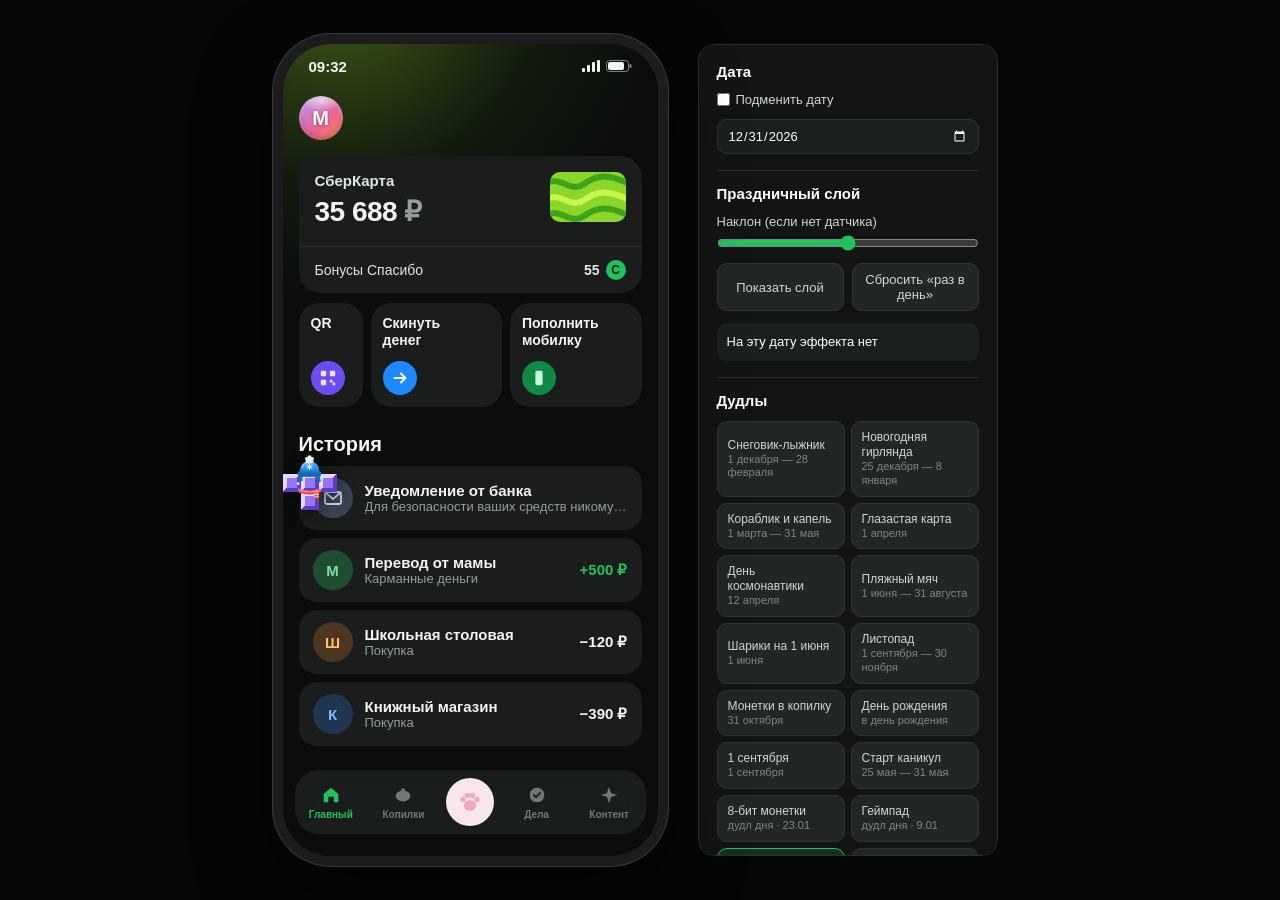
==== web/index.html @ 0d4d1937 "feat: дудлы дня — 14 «обыденных» в сезонной одежде и мем «67» В обычный день без праздника теперь то" ====
<!doctype html>
<html lang="ru">
<head>
  <meta charset="utf-8">
  <meta name="viewport" content="width=device-width, initial-scale=1, viewport-fit=cover">
  <title>СберKids — праздничный слой и дудлы</title>
  <link rel="stylesheet" href="css/app.css">
</head>
<body>
<div class="stage">
  <div class="phone" id="app">

    <!-- Главный экран: макет приложения, поверх которого идут эффекты -->
    <main class="screen screen-main" id="screen-main">
      <div class="statusbar">
        <span>09:32</span>
        <span class="sb-icons">
          <svg width="18" height="12" viewBox="0 0 18 12"><rect x="0" y="8" width="3" height="4" rx="1"/><rect x="5" y="5" width="3" height="7" rx="1"/><rect x="10" y="2" width="3" height="10" rx="1"/><rect x="15" y="0" width="3" height="12" rx="1"/></svg>
          <svg width="26" height="12" viewBox="0 0 26 12"><rect x=".5" y=".5" width="22" height="11" rx="3" fill="none" stroke="currentColor" opacity=".5"/><rect x="2" y="2" width="16" height="8" rx="2"/><rect x="23.5" y="4" width="2" height="4" rx="1" opacity=".5"/></svg>
        </span>
      </div>

      <header class="header">
        <button class="avatar" type="button" data-anchor="avatar" aria-label="Профиль">
          <span class="face" aria-hidden="true">М</span>
        </button>
      </header>

      <section class="card" data-snow>
        <div class="card-main">
          <div>
            <div class="card-title">СберКарта</div>
            <div class="balance" data-anchor="balance"><span id="balance-value">35 688</span> <span class="currency">₽</span></div>
          </div>
          <span class="card-thumb-wrap" data-anchor="card-thumb">
            <svg class="card-thumb" viewBox="0 0 76 50" aria-hidden="true">
              <rect width="76" height="50" fill="#8ad62a"/>
              <path d="M-4 12 C10 2 20 22 34 12 S58 2 80 12" stroke="#3fa31a" stroke-width="6" fill="none"/>
              <path d="M-4 28 C10 18 20 38 34 28 S58 18 80 28" stroke="#c9f54a" stroke-width="6" fill="none"/>
              <path d="M-4 44 C10 34 20 54 34 44 S58 34 80 44" stroke="#3fa31a" stroke-width="6" fill="none"/>
            </svg>
          </span>
        </div>
        <div class="card-bonus">
          <span>Бонусы Спасибо</span>
          <span class="bonus-val">55 <i>С</i></span>
        </div>
      </section>

      <section class="tiles">
        <button class="tile tile--narrow" type="button" data-snow data-toast="Открываем «QR»">
          <span>QR</span>
          <i class="ic ic--purple"><svg viewBox="0 0 20 20"><rect x="2" y="2" width="6" height="6" rx="1"/><rect x="12" y="2" width="6" height="6" rx="1"/><rect x="2" y="12" width="6" height="6" rx="1"/><rect x="12" y="12" width="3" height="3"/><rect x="15" y="15" width="3" height="3"/></svg></i>
        </button>
        <button class="tile" type="button" data-open="transfer" data-snow>
          <span>Скинуть<br>денег</span>
          <i class="ic ic--blue"><svg viewBox="0 0 20 20"><path d="M4 10h11M11 5l5 5-5 5" stroke="currentColor" stroke-width="2.2" fill="none" stroke-linecap="round" stroke-linejoin="round"/></svg></i>
        </button>
        <button class="tile" type="button" data-toast="Открываем «Пополнить мобилку»" data-snow>
          <span>Пополнить<br>мобилку</span>
          <i class="ic ic--green"><svg viewBox="0 0 20 20"><rect x="6" y="2" width="8" height="16" rx="2"/></svg></i>
        </button>
      </section>

      <h2 class="h2">История</h2>
      <ul class="ops">
        <li class="op" data-snow>
          <i class="op-ic"><svg viewBox="0 0 20 20"><rect x="2" y="4" width="16" height="12" rx="2" fill="none" stroke="currentColor" stroke-width="1.8"/><path d="M3 5l7 6 7-6" fill="none" stroke="currentColor" stroke-width="1.8"/></svg></i>
          <div class="op-body"><b>Уведомление от банка</b><small>Для безопасности ваших средств никому не сообщайте код</small></div>
        </li>
        <li class="op" data-anchor="income" data-snow>
          <i class="op-ic op-ic--green">М</i>
          <div class="op-body"><b>Перевод от мамы</b><small>Карманные деньги</small></div>
          <span class="op-sum op-sum--plus">+500 ₽</span>
        </li>
        <li class="op" data-snow>
          <i class="op-ic op-ic--orange">Ш</i>
          <div class="op-body"><b>Школьная столовая</b><small>Покупка</small></div>
          <span class="op-sum">−120 ₽</span>
        </li>
        <li class="op" data-snow>
          <i class="op-ic op-ic--blue">К</i>
          <div class="op-body"><b>Книжный магазин</b><small>Покупка</small></div>
          <span class="op-sum">−390 ₽</span>
        </li>
      </ul>
    </main>

    <!-- Экран перевода: критичный, праздничный слой и дудлы здесь запрещены -->
    <section class="screen" id="screen-transfer" hidden>
      <div class="statusbar">
        <span>09:32</span>
      </div>
      <header class="header header--back">
        <button class="back-button" type="button" aria-label="Назад" data-back>
          <svg viewBox="0 0 24 24" width="22" height="22" aria-hidden="true"><path d="M19 11H7.8l4.6-4.6L11 5l-7 7 7 7 1.4-1.4L7.8 13H19v-2Z" fill="currentColor"/></svg>
        </button>
        <h1 class="screen-title">Скинуть денег</h1>
      </header>

      <section class="card form">
        <label class="field">
          <span class="field-label">Кому</span>
          <input class="field-input" type="text" inputmode="tel" placeholder="Номер телефона">
        </label>
        <label class="field">
          <span class="field-label">Сумма</span>
          <input class="field-input" type="text" inputmode="numeric" placeholder="0 ₽">
        </label>
        <button class="primary-button" type="button" data-toast="Это макет, деньги не уходят">Перевести</button>
      </section>

      <p class="screen-hint">На экранах оплаты, перевода, реквизитов и лимитов праздничный слой и дудлы не показываются.</p>
    </section>

    <!-- Индикатор pull-to-refresh: жест приложения, дудл только подписывается на него -->
    <div class="ptr" id="ptr" aria-hidden="true"><span class="ptr-spinner"></span></div>

    <!-- Праздничный слой. Не перехватывает касания. -->
    <canvas class="seasonal-layer" id="seasonal-layer" aria-hidden="true"></canvas>
    <span class="safe-top-probe" id="safe-top-probe" aria-hidden="true"></span>

    <!-- Слой дудлов: стикеры, частицы и плашка факта. Тоже пропускает касания. -->
    <div class="doodle-layer" id="doodle-layer" aria-hidden="true"></div>
    <div class="sr-only" id="doodle-live" aria-live="polite"></div>

    <nav class="tabbar" id="tabbar" data-snow>
      <button class="tab tab--active" type="button"><svg viewBox="0 0 24 24"><path d="M4 11l8-7 8 7v8a1 1 0 0 1-1 1h-4v-6H9v6H5a1 1 0 0 1-1-1z"/></svg><span>Главный</span></button>
      <button class="tab" type="button" data-anchor="savings"><svg viewBox="0 0 24 24"><ellipse cx="12" cy="13" rx="8" ry="6"/><rect x="10" y="5" width="4" height="3" rx="1"/></svg><span>Копилки</span></button>
      <button class="tab tab--paw" type="button" data-anchor="paw" aria-label="Центральная кнопка">
        <svg viewBox="0 0 32 32"><ellipse cx="16" cy="20" rx="7" ry="6"/><circle cx="8" cy="13" r="3"/><circle cx="13" cy="8.5" r="3"/><circle cx="19" cy="8.5" r="3"/><circle cx="24" cy="13" r="3"/></svg>
      </button>
      <button class="tab" type="button"><svg viewBox="0 0 24 24"><circle cx="12" cy="12" r="8"/><path d="M8.5 12l2.5 2.5 4.5-5" stroke="#1c1f1e" stroke-width="2" fill="none" stroke-linecap="round" stroke-linejoin="round"/></svg><span>Дела</span></button>
      <button class="tab" type="button"><svg viewBox="0 0 24 24"><path d="M12 3l2.2 6.8L21 12l-6.8 2.2L12 21l-2.2-6.8L3 12l6.8-2.2z"/></svg><span>Контент</span></button>
    </nav>

    <div class="toast" id="toast" role="status"></div>

    <!-- На телефоне панель отладки открывается шестерёнкой, на ноутбуке она всегда рядом с телефоном -->
    <button class="debug-toggle" id="debug-toggle" type="button" aria-label="Отладка эффекта" aria-expanded="false">
      <svg viewBox="0 0 24 24" width="20" height="20" aria-hidden="true"><path d="M19.4 13a7.5 7.5 0 0 0 0-2l2-1.6-2-3.4-2.4 1a7.3 7.3 0 0 0-1.7-1L15 3.5h-4L10.7 6a7.3 7.3 0 0 0-1.7 1l-2.4-1-2 3.4 2 1.6a7.5 7.5 0 0 0 0 2l-2 1.6 2 3.4 2.4-1c.5.4 1.1.7 1.7 1l.3 2.5h4l.3-2.5c.6-.3 1.2-.6 1.7-1l2.4 1 2-3.4-2-1.6ZM13 15a3 3 0 1 1 0-6 3 3 0 0 1 0 6Z" fill="currentColor" transform="translate(-1 0)"/></svg>
    </button>
  </div>

  <aside class="debug" id="debug-panel" aria-label="Отладка">
    <h3>Дата</h3>
    <label class="dbg-check"><input type="checkbox" id="debug-override"> Подменить дату</label>
    <input type="date" id="debug-date" aria-label="Дата устройства">

    <h3 class="dbg-section">Праздничный слой</h3>
    <label>Наклон (если нет датчика)
      <input type="range" id="debug-tilt" min="-1" max="1" step="0.05" value="0">
    </label>
    <div class="dbg-row">
      <button type="button" id="debug-show">Показать слой</button>
      <button type="button" id="debug-reset">Сбросить «раз в день»</button>
    </div>
    <p id="debug-status" class="dbg-status">…</p>

    <h3 class="dbg-section">Дудлы</h3>
    <div class="dbg-list" id="debug-doodles"></div>
    <div class="dbg-row">
      <button type="button" id="debug-pull">Потянуть список</button>
      <button type="button" id="debug-shake">Тряхнуть</button>
    </div>
    <label class="dbg-check"><input type="checkbox" id="debug-gold"> Золотой финал всегда</label>
    <label class="dbg-check"><input type="checkbox" id="debug-reduced"> Reduced motion</label>
    <button type="button" id="debug-doodle-reset" class="dbg-wide">Сбросить дудлы</button>
    <p id="debug-doodle-status" class="dbg-status">…</p>

    <h3 class="dbg-section">События</h3>
    <div class="dbg-row">
      <button type="button" id="debug-topup">Пополнение +500 ₽</button>
      <button type="button" id="debug-flip">Экраном вниз</button>
    </div>
    <div class="dbg-row">
      <button type="button" data-balance="7777">Баланс 7 777</button>
      <button type="button" data-balance="40000">Баланс 40 000</button>
      <button type="button" data-balance="12345">12 345</button>
    </div>
    <div class="dbg-row">
      <button type="button" data-balance="1067">Баланс 1 067</button>
      <button type="button" id="debug-clock">6-е, 19:00</button>
    </div>
    <p class="dbg-hint">Комбо: тап по подсказке → 3 быстрых тапа → финальный жест (его показывает пиктограмма у якоря). Список можно тянуть мышкой вниз. Плитки во время эффекта нажимаются. «Тряхнуть» сначала получает дудл, если он ловит тряску, иначе праздничный слой.</p>
    <a class="dbg-link" href="gallery.html">Галерея всех дудлов →</a>
  </aside>
</div>

<script src="js/seasonal.js"></script>
<script src="js/doodles.js"></script>
<script src="js/labels.js"></script>
<script src="js/app.js"></script>
</body>
</html>
---- web/css/app.css ----
:root {
  --bg: #0b0d0c;
  --surface: #1a1d1c;
  --surface-2: #242826;
  --text: #f2f5f3;
  --text-2: #959e99;
  --green: #21c25e;
  --font: -apple-system, BlinkMacSystemFont, "SF Pro Text", Roboto, "Segoe UI", "Helvetica Neue", Arial, sans-serif;
}

* { box-sizing: border-box; margin: 0; padding: 0; }
html, body { height: 100%; }
body {
  background: #050606;
  color: var(--text);
  font-family: var(--font);
  -webkit-font-smoothing: antialiased;
  -webkit-tap-highlight-color: transparent;
}
button { font: inherit; color: inherit; background: none; border: 0; cursor: pointer; }
input { font: inherit; color: inherit; }
[hidden] { display: none !important; }

/* ---------- Рамка телефона (только на десктопе) ---------- */
.stage {
  min-height: 100%;
  display: flex;
  align-items: center;
  justify-content: center;
  gap: 40px;
  padding: 24px;
}
.phone {
  position: relative;
  width: 375px;
  height: 812px;
  flex: none;
  border-radius: 48px;
  overflow: hidden;
  background: var(--bg);
  box-shadow: 0 0 0 10px #1c1c1e, 0 0 0 11px #3a3a3c, 0 30px 80px rgba(0, 0, 0, .6);
}
@media (max-width: 720px) {
  .stage { display: block; padding: 0; }
  .phone { width: 100vw; height: 100vh; height: 100dvh; border-radius: 0; box-shadow: none; }
}

/* ---------- Экраны ---------- */
.screen {
  position: absolute;
  inset: 0;
  overflow-y: auto;
  overflow-x: hidden;
  /* Свой pull-to-refresh: браузер не должен перезагружать страницу тем же жестом */
  overscroll-behavior: contain;
  padding: 0 16px 120px;
  background:
    radial-gradient(120% 55% at 15% -8%, rgba(150, 210, 40, .40), rgba(70, 130, 30, .12) 45%, transparent 72%),
    var(--bg);
  scrollbar-width: none;
}
.screen::-webkit-scrollbar { display: none; }
/* Список тянут мышкой на демо: без выделения текста */
.screen-main { -webkit-user-select: none; user-select: none; }

.statusbar {
  height: 44px;
  display: flex;
  align-items: center;
  justify-content: space-between;
  padding: 0 10px;
  font-size: 15px;
  font-weight: 600;
}
.sb-icons { display: flex; gap: 6px; align-items: center; }
.sb-icons svg { fill: currentColor; }

/* ---------- Главный экран ---------- */
.header { height: 60px; display: flex; align-items: center; }
.avatar {
  position: relative;
  width: 44px;
  height: 44px;
  border-radius: 50%;
}
.avatar .face {
  display: grid; place-items: center;
  width: 100%; height: 100%; border-radius: 50%;
  /* Глянцевый инициал ребёнка: персонажей и Сберкота по ТЗ использовать нельзя */
  background: radial-gradient(60% 34% at 50% 10%, rgba(255, 255, 255, .6), transparent 75%), linear-gradient(140deg, #b197fc, #f06595 60%, #ff922b);
  color: #fff; font-size: 20px; font-weight: 800;
  text-shadow: 0 1px 3px rgba(90, 20, 80, .45);
  box-shadow: inset 0 -3px 6px rgba(90, 20, 80, .35), inset 0 2px 4px rgba(255, 255, 255, .45);
}

.card { margin-top: 8px; background: var(--surface); border-radius: 22px; overflow: hidden; }
.card-main { display: flex; justify-content: space-between; align-items: flex-start; padding: 16px 16px 18px; }
.card-title { font-size: 15px; font-weight: 600; color: #dfe6e1; }
.balance { font-size: 28px; font-weight: 700; margin-top: 6px; letter-spacing: -.5px; }
.balance .currency { color: var(--text-2); }
.card-thumb-wrap { position: relative; display: block; width: 76px; height: 50px; cursor: pointer; }
.card-thumb { display: block; width: 76px; height: 50px; border-radius: 10px; }
.card-bonus {
  display: flex;
  justify-content: space-between;
  align-items: center;
  padding: 13px 16px;
  border-top: 1px solid rgba(255, 255, 255, .06);
  font-size: 14px;
  color: #dfe6e1;
}
.bonus-val { display: flex; align-items: center; gap: 6px; font-weight: 700; }
.bonus-val i {
  width: 20px; height: 20px; border-radius: 50%;
  background: var(--green); color: #06210f;
  font: 700 12px/20px var(--font); font-style: normal; text-align: center;
}

.tiles { display: flex; gap: 8px; margin-top: 10px; }
.tile {
  flex: 1 1 0;
  height: 104px;
  padding: 12px;
  border-radius: 20px;
  background: var(--surface);
  display: flex;
  flex-direction: column;
  justify-content: space-between;
  align-items: flex-start;
  text-align: left;
  font-size: 14px;
  font-weight: 600;
  line-height: 1.2;
  transition: transform .12s;
}
.tile:active { transform: scale(.96); }
.tile--narrow { flex: 0 0 64px; }
.ic { width: 34px; height: 34px; border-radius: 50%; display: grid; place-items: center; }
.ic svg { width: 18px; height: 18px; fill: currentColor; }
.ic--purple { background: #6c4cf0; color: #e9e3ff; }
.ic--blue { background: #1e88ff; color: #fff; }
.ic--green { background: #0f8a45; color: #c9f7da; }

.h2 { margin: 26px 0 10px; font-size: 20px; font-weight: 700; }
.ops { list-style: none; }
.op {
  display: flex;
  align-items: center;
  gap: 12px;
  padding: 12px 14px;
  margin-bottom: 8px;
  border-radius: 18px;
  background: var(--surface);
}
.op-ic {
  flex: none;
  width: 40px; height: 40px; border-radius: 50%;
  display: grid; place-items: center;
  background: #3b4250; color: #c9d3e6;
  font: 700 15px var(--font); font-style: normal;
}
.op-ic svg { width: 20px; height: 20px; }
.op-ic--green { background: #1f4d2f; color: #7be29b; }
.op-ic--orange { background: #4d361f; color: #ffbe73; }
.op-ic--blue { background: #1f3550; color: #7cb8ff; }
.op-body { flex: 1; min-width: 0; }
.op-body b { display: block; font-size: 15px; font-weight: 600; }
.op-body small { display: block; font-size: 13px; color: var(--text-2); white-space: nowrap; overflow: hidden; text-overflow: ellipsis; }
.op-sum { font-size: 15px; font-weight: 600; white-space: nowrap; }
.op-sum--plus { color: var(--green); }

.tabbar {
  position: absolute;
  left: 12px; right: 12px; bottom: 22px;
  height: 64px;
  z-index: 5;
  display: flex;
  align-items: center;
  justify-content: space-around;
  border-radius: 24px;
  background: rgba(28, 31, 30, .92);
  -webkit-backdrop-filter: blur(12px);
  backdrop-filter: blur(12px);
}
.tab { position: relative; display: flex; flex-direction: column; align-items: center; gap: 3px; width: 60px; font-size: 10px; font-weight: 600; color: #6f7a74; }
.tab svg { width: 22px; height: 22px; fill: currentColor; }
.tab--active { color: var(--green); }
.tab--paw {
  position: relative;
  width: 48px; height: 48px; border-radius: 50%;
  background: #f7e6ec;
  justify-content: center;
}
.tab--paw svg { width: 28px; height: 28px; fill: #f2a7bd; }

/* ---------- Экран перевода ---------- */
.header--back { gap: 12px; }
.back-button {
  display: grid; place-items: center;
  width: 44px; height: 44px; border-radius: 50%;
  background: var(--surface);
}
.screen-title { font-size: 22px; font-weight: 700; }
.form { display: flex; flex-direction: column; gap: 12px; padding: 16px; }
.field { display: flex; flex-direction: column; gap: 6px; }
.field-label { color: var(--text-2); font-size: 13px; }
.field-input {
  padding: 14px;
  border: 1px solid #2f3532;
  border-radius: 14px;
  background: #111413;
  font-size: 17px;
}
.field-input::placeholder { color: #6f7a74; }
.primary-button {
  margin-top: 4px;
  padding: 16px;
  border-radius: 16px;
  background: var(--green);
  color: #04170b;
  font-weight: 700;
  font-size: 17px;
  transition: transform .12s;
}
.primary-button:active, .back-button:active { transform: scale(.96); }
.screen-hint { margin-top: 14px; color: var(--text-2); font-size: 13px; line-height: 1.4; }

.toast {
  position: absolute;
  left: 50%; bottom: 100px;
  z-index: 30;
  transform: translate(-50%, 12px);
  max-width: calc(100% - 32px);
  padding: 10px 16px;
  border-radius: 14px;
  background: rgba(240, 244, 242, .96);
  color: #111;
  font-size: 14px; font-weight: 600;
  white-space: nowrap;
  opacity: 0;
  pointer-events: none;
  transition: opacity .2s, transform .2s;
}
.toast.is-on { opacity: 1; transform: translate(-50%, 0); }

/* ---------- Pull-to-refresh ---------- */
.ptr {
  position: absolute;
  top: 6px; left: 50%;
  z-index: 6;
  width: 32px; height: 32px;
  margin-left: -16px;
  border-radius: 50%;
  background: var(--surface-2);
  display: grid; place-items: center;
  opacity: 0;
  pointer-events: none;
}
.ptr-spinner {
  width: 16px; height: 16px;
  border-radius: 50%;
  border: 2px solid var(--green);
  border-right-color: transparent;
}
.ptr.is-loading .ptr-spinner { animation: ptr-spin .7s linear infinite; }
@keyframes ptr-spin { to { transform: rotate(360deg); } }

.sr-only {
  position: absolute;
  width: 1px; height: 1px;
  overflow: hidden;
  clip: rect(0 0 0 0);
  white-space: nowrap;
}

/* ---------- Праздничный слой ---------- */
.seasonal-layer { position: absolute; inset: 0; width: 100%; height: 100%; z-index: 10; pointer-events: none; }
.safe-top-probe { position: absolute; top: 0; left: 0; width: 0; height: env(safe-area-inset-top); visibility: hidden; }

/* ---------- Слой дудлов: над праздничным слоем, касания проходят насквозь ---------- */
.doodle-layer { position: absolute; inset: 0; z-index: 11; overflow: hidden; pointer-events: none; }
.doodle-layer canvas { position: absolute; inset: 0; width: 100%; height: 100%; z-index: 1; }
.doodle-sticker {
  position: absolute;
  left: 0; top: 0;
  pointer-events: none;
  will-change: transform, opacity;
  backface-visibility: hidden;
  filter: drop-shadow(0 6px 10px rgba(0, 0, 0, .35));
}

/* Аксессуар и подсказка живут внутри якоря, чтобы скроллиться вместе с ним */
.doodle-skin {
  position: absolute;
  left: 50%; top: 50%;
  transform: translate(-50%, -50%);
  pointer-events: none;
}

.doodle-hint {
  position: absolute;
  right: -7px; top: -7px;
  width: 18px; height: 18px;
  z-index: 2;
  pointer-events: none;
  filter: drop-shadow(0 0 4px rgba(195, 247, 58, .55));
  animation: doodle-twinkle 1.6s cubic-bezier(.45, 0, .55, 1) 4;
}
.doodle-hint > * { display: block; width: 100%; height: 100%; }
@keyframes doodle-twinkle {
  0%, 100% { transform: scale(.78) rotate(-8deg); opacity: .8; }
  50% { transform: scale(1.12) rotate(14deg); opacity: 1; }
}

.doodle-fact {
  position: absolute;
  padding: 8px 12px;
  border-radius: 4px 16px 16px 16px;
  background: #f4f7f5;
  color: #121513;
  font-size: 13px;
  line-height: 1.3;
  font-weight: 500;
  box-shadow: 0 8px 24px rgba(0, 0, 0, .35);
  transform-origin: 0 14px;
  pointer-events: none;
}

/* Стиль стикера растёт с уровнем комбо: каракуля → наклейка → неон */
.doodle-sticker--sketch {
  filter: drop-shadow(1.5px 0 0 #f4f1e6) drop-shadow(-1.5px 0 0 #f4f1e6) drop-shadow(0 1.5px 0 #f4f1e6) drop-shadow(0 -1.5px 0 #f4f1e6) url(#doodle-boil);
}
.doodle-sticker--sticker {
  filter: drop-shadow(3px 0 0 #fff) drop-shadow(-3px 0 0 #fff) drop-shadow(0 3px 0 #fff) drop-shadow(0 -3px 0 #fff) drop-shadow(0 8px 10px rgba(0, 0, 0, .45));
}
.doodle-sticker--neon {
  filter: drop-shadow(0 0 4px var(--neon)) drop-shadow(0 0 14px var(--neon)) saturate(1.3) brightness(1.08);
}
/* Редкий золотой финал */
.doodle-sticker--gold {
  filter: drop-shadow(0 0 3px #fff3bf) drop-shadow(0 0 10px #ffd43b) drop-shadow(0 0 22px #fab005) sepia(.35) saturate(1.6) brightness(1.12);
}

/* События: лучи, звезда с числом, ночь */
.doodle-rays {
  position: absolute;
  width: 380px; height: 380px;
  border-radius: 50%;
  -webkit-mask-image: radial-gradient(circle, #000 16%, transparent 68%);
  mask-image: radial-gradient(circle, #000 16%, transparent 68%);
  mix-blend-mode: screen;
  pointer-events: none;
}
.doodle-badge {
  position: absolute;
  z-index: 2;
  display: grid;
  place-items: center;
  pointer-events: none;
  filter: drop-shadow(0 10px 18px rgba(134, 46, 156, .5));
}
.doodle-badge img { position: absolute; inset: 0; width: 100%; height: 100%; }
.doodle-badge-num {
  position: relative;
  margin-top: 6%;
  color: #fff;
  font-weight: 900;
  letter-spacing: -.02em;
  white-space: nowrap;
  text-shadow: 0 2px 0 #c2255c, 0 4px 10px rgba(90, 20, 80, .55);
}
.doodle-night {
  position: absolute;
  inset: 0;
  pointer-events: none;
  background:
    radial-gradient(60% 40% at 72% 12%, rgba(255, 224, 102, .18), transparent 70%),
    radial-gradient(120% 90% at 50% 100%, rgba(10, 12, 48, .55), rgba(4, 6, 24, .78));
}
.doodle-sticker, .doodle-flash { z-index: 2; }

/* Вспышка-кольцо финала */
.doodle-flash {
  position: absolute;
  width: 120px; height: 120px;
  margin: -60px 0 0 -60px;
  border-radius: 50%;
  background: radial-gradient(circle, transparent 36%, var(--neon) 46%, transparent 62%);
  mix-blend-mode: screen;
  pointer-events: none;
}

/* Шкала комбо ●○○ и пиктограмма следующего жеста. Живёт в якоре, касания не ловит. */
.doodle-combo {
  position: absolute;
  top: 50%; left: calc(100% + 10px);
  z-index: 3;
  display: flex;
  align-items: center;
  gap: 8px;
  padding: 5px 9px 5px 10px;
  border-radius: 999px;
  background: rgba(12, 14, 13, .86);
  box-shadow: 0 0 0 1px rgba(195, 247, 58, .35), 0 6px 16px rgba(0, 0, 0, .45);
  transform: translateY(-50%);
  pointer-events: none;
  animation: doodle-combo-in .35s cubic-bezier(.3, 1.6, .5, 1) both;
}
.doodle-combo--left { left: auto; right: calc(100% + 10px); }
.doodle-combo-dots { display: flex; gap: 5px; }
.doodle-combo-dots i {
  width: 9px; height: 9px;
  border-radius: 50%;
  background: conic-gradient(#c3f73a calc(var(--p, 0) * 360deg), rgba(255, 255, 255, .22) 0);
  transition: transform .2s;
}
.doodle-combo-dots i.is-on { background: #c3f73a; box-shadow: 0 0 6px rgba(195, 247, 58, .8); }
.doodle-combo-gesture { display: block; width: 24px; height: 24px; color: #c3f73a; }
.doodle-combo-gesture:empty { display: none; }
.doodle-combo-gesture svg { display: block; width: 100%; height: 100%; overflow: visible; }
.doodle-combo-gesture [class^="g-"] { transform-box: fill-box; transform-origin: center; }
.g-hand { animation: doodle-tap3-hand 1.8s ease-in-out infinite; }
.g-ripple { opacity: 0; animation: doodle-tap3-ripple 1.8s ease-out infinite; }
.g-pull { animation: doodle-pull .9s ease-in-out infinite; }
.g-shake { animation: doodle-shake 1.2s ease-in-out infinite; }
.doodle-combo.is-done { box-shadow: 0 0 0 1px #c3f73a, 0 0 18px rgba(195, 247, 58, .55); }
.doodle-combo.is-gold { box-shadow: 0 0 0 1px #ffd43b, 0 0 22px rgba(255, 212, 59, .8); }
.doodle-combo.is-gold .doodle-combo-dots i { background: #ffd43b; box-shadow: 0 0 8px rgba(255, 212, 59, .9); }
.doodle-combo.is-done .doodle-combo-dots i { animation: doodle-dot-pop .5s cubic-bezier(.3, 1.6, .5, 1) both; }
.doodle-combo.is-done .doodle-combo-dots i:nth-child(2) { animation-delay: .08s; }
.doodle-combo.is-done .doodle-combo-dots i:nth-child(3) { animation-delay: .16s; }

@keyframes doodle-combo-in {
  from { opacity: 0; transform: translateY(-50%) scale(.6); }
  to { opacity: 1; transform: translateY(-50%) scale(1); }
}
/* Три удара пальцем подряд, потом пауза: «тапни три раза» без слов */
@keyframes doodle-tap3-hand {
  0%, 30%, 100% { transform: translateY(0); }
  5%, 15%, 25% { transform: translateY(2.5px) scale(.94); }
  10%, 20% { transform: translateY(0); }
}
@keyframes doodle-tap3-ripple {
  0% { opacity: 0; transform: scale(.4); }
  5% { opacity: 1; transform: scale(.5); }
  12% { opacity: 0; transform: scale(1.6); }
  15% { opacity: 1; transform: scale(.5); }
  22% { opacity: 0; transform: scale(1.6); }
  25% { opacity: 1; transform: scale(.5); }
  32%, 100% { opacity: 0; transform: scale(1.6); }
}
@keyframes doodle-pull {
  0%, 100% { transform: translateY(-2px); }
  50% { transform: translateY(4px); }
}
@keyframes doodle-shake {
  0%, 40%, 100% { transform: rotate(0); }
  5%, 15%, 25% { transform: rotate(-16deg); }
  10%, 20%, 30% { transform: rotate(16deg); }
}
@keyframes doodle-dot-pop {
  0% { transform: scale(1); }
  50% { transform: scale(1.7); }
  100% { transform: scale(1); }
}

@media (prefers-reduced-motion: reduce) {
  .doodle-hint { animation: none; }
  .doodle-combo, .g-hand, .g-ripple, .g-pull, .g-shake, .doodle-combo.is-done .doodle-combo-dots i { animation: none; }
  .g-ripple { opacity: 1; }
  .doodle-sticker--sketch { filter: drop-shadow(1.5px 0 0 #f4f1e6) drop-shadow(-1.5px 0 0 #f4f1e6); }
}

/* ---------- Панель отладки ---------- */
.debug {
  width: 300px;
  padding: 18px;
  border: 1px solid #2a2f2c;
  border-radius: 16px;
  background: #121514;
  color: #cfd6d2;
  font-size: 13px;
  display: flex;
  flex-direction: column;
  gap: 12px;
  max-height: 812px;
  overflow-y: auto;
}
.debug > * { flex: none; }
.debug h3 { font-size: 15px; color: #fff; }
.debug .dbg-section { margin-top: 4px; padding-top: 14px; border-top: 1px solid #2a2f2c; }
.debug label { display: flex; flex-direction: column; gap: 6px; }
.debug input[type=date] {
  padding: 8px 10px; border-radius: 10px;
  border: 1px solid #2f3532; background: #1b1f1d; color: #fff;
  font: inherit; color-scheme: dark;
}
.debug input[type=range] { accent-color: var(--green); }
.dbg-row { display: flex; gap: 8px; }
.debug button {
  flex: 1;
  padding: 8px 10px;
  border-radius: 10px;
  background: #222725;
  border: 1px solid #2f3532;
}
.debug button:hover { background: #2a302d; }
.debug .dbg-check { flex-direction: row; align-items: center; }
.dbg-check input { accent-color: var(--green); }
.dbg-list { display: grid; grid-template-columns: 1fr 1fr; gap: 6px; }
.dbg-list button { text-align: left; font-size: 12px; line-height: 1.25; }
.dbg-list button small { display: block; color: #7d8781; font-size: 11px; }
.dbg-list button.is-on { border-color: var(--green); background: #16301f; }
.dbg-status { padding: 10px; border-radius: 10px; background: #1b1f1d; color: #fff; line-height: 1.4; }
.dbg-link { color: #c3f73a; text-decoration: none; font-weight: 600; }
.dbg-hint { color: #7d8781; line-height: 1.4; }

/* На ноутбуке панель всегда рядом с телефоном, шестерёнка не нужна */
.debug-toggle { display: none; }

/* На телефоне панель — шторка поверх экрана по шестерёнке */
@media (max-width: 720px) {
  .debug-toggle {
    position: absolute;
    left: 16px; bottom: 98px;
    z-index: 20;
    display: grid; place-items: center;
    width: 40px; height: 40px;
    border-radius: 50%;
    background: rgba(28, 31, 30, .85);
    color: #fff;
  }
  .debug {
    position: fixed;
    left: 12px; right: 12px; bottom: 146px;
    z-index: 40;
    width: auto;
    max-height: calc(100dvh - 170px);
    overflow-y: auto;
    display: none;
    box-shadow: 0 16px 40px rgba(0, 0, 0, .6);
  }
  .debug.is-open { display: flex; }
}

/* Сугроб на элементе: часть праздничного слоя, касания не ловит */
.snow-cap { position: absolute; z-index: 3; pointer-events: none; }

/* ---------- Стикер дня («обыденные» дудлы) ---------- */
/* Единственное, что в дудле ловит касание: маленький, у краёв элементов */
.doodle-buddy {
  position: absolute;
  padding: 0;
  border: 0;
  background: none;
  cursor: pointer;
  pointer-events: auto;
  filter: drop-shadow(0 4px 8px rgba(0, 0, 0, .45));
  -webkit-tap-highlight-color: transparent;
}
.doodle-buddy-img { display: block; width: 100%; height: 100%; pointer-events: none; }
.doodle-buddy-wear { position: absolute; pointer-events: none; }

/* Выглядывает из-за верхнего края элемента и прячется обратно */
.doodle-peek {
  position: absolute;
  bottom: 100%;
  z-index: 4;
  overflow: hidden;
  pointer-events: none;
}
.doodle-peek .doodle-buddy {
  left: 0;
  bottom: -2px;
  animation: doodle-peek 5s cubic-bezier(.3, 1.4, .5, 1) infinite;
}
.doodle-peek.is-out { overflow: visible; }
.doodle-peek.is-out .doodle-buddy { animation: doodle-bob 1.6s ease-in-out infinite; }
@keyframes doodle-peek {
  0%, 52%, 100% { transform: translateY(170%); }
  60%, 88% { transform: translateY(8%); }
  72% { transform: translateY(14%) rotate(-7deg); }
  80% { transform: translateY(6%) rotate(5deg); }
}
@keyframes doodle-bob {
  0%, 100% { transform: translateY(0) rotate(-3deg); }
  50% { transform: translateY(-5px) rotate(3deg); }
}

/* Проплывает по экрану волной, потом пауза за краем */
.doodle-buddy--float {
  z-index: 12;
  animation: doodle-float 11s linear infinite;
}
.doodle-buddy--float.is-parked { animation: doodle-bob 1.6s ease-in-out infinite; }
@keyframes doodle-float {
  0% { left: -20%; transform: translateY(0) rotate(-8deg); }
  10% { transform: translateY(-14px) rotate(6deg); }
  20% { transform: translateY(8px) rotate(-6deg); }
  30% { transform: translateY(-12px) rotate(6deg); }
  40% { transform: translateY(6px) rotate(-6deg); }
  55% { left: 110%; transform: translateY(0) rotate(4deg); }
  100% { left: 110%; transform: translateY(0); }
}

/* Большая подсказка финального жеста */
.doodle-bighint {
  position: absolute;
  left: 50%; top: 44%;
  z-index: 3;
  width: 124px; height: 124px;
  padding: 26px;
  border-radius: 50%;
  color: #c3f73a;
  background: radial-gradient(circle, rgba(12, 14, 13, .9) 58%, rgba(12, 14, 13, 0) 72%);
  box-shadow: 0 0 0 2px rgba(195, 247, 58, .45), 0 0 40px rgba(195, 247, 58, .35);
  pointer-events: none;
}
.doodle-bighint svg { display: block; width: 100%; height: 100%; overflow: visible; }
.doodle-bighint [class^="g-"] { transform-box: fill-box; transform-origin: center; }

.g-flip { animation: doodle-flip 1.8s ease-in-out infinite; }
.g-trace { stroke-dasharray: 40; animation: doodle-trace-draw 1.6s ease-in-out infinite; }
@keyframes doodle-flip {
  0%, 25% { transform: rotate(0); }
  50%, 75% { transform: rotate(180deg); }
  100% { transform: rotate(360deg); }
}
@keyframes doodle-trace-draw {
  0% { stroke-dashoffset: 40; }
  70%, 100% { stroke-dashoffset: 0; }
}

/* Узор, по которому ведут пальцем (ковёр) */
.doodle-trace {
  position: absolute;
  z-index: 2;
  pointer-events: none;
  filter: drop-shadow(0 12px 24px rgba(0, 0, 0, .5));
}
.doodle-trace img, .doodle-trace svg { position: absolute; inset: 0; width: 100%; height: 100%; }
.doodle-trace-path {
  fill: none;
  stroke: #fff9db;
  stroke-width: 6;
  stroke-linecap: round;
  stroke-linejoin: round;
  stroke-dasharray: 2 12;
  opacity: .9;
}
.doodle-trace-done {
  fill: none;
  stroke: #c3f73a;
  stroke-width: 8;
  stroke-linecap: round;
  stroke-linejoin: round;
  filter: drop-shadow(0 0 6px #c3f73a);
}
.doodle-trace-dot { fill: #c3f73a; filter: drop-shadow(0 0 8px #c3f73a); }

@media (prefers-reduced-motion: reduce) {
  .doodle-peek .doodle-buddy, .doodle-buddy--float, .doodle-buddy--float.is-parked, .doodle-peek.is-out .doodle-buddy, .g-flip, .g-trace { animation: none; }
  .doodle-peek .doodle-buddy { transform: translateY(8%); }
  .doodle-buddy--float { left: 70%; }
}
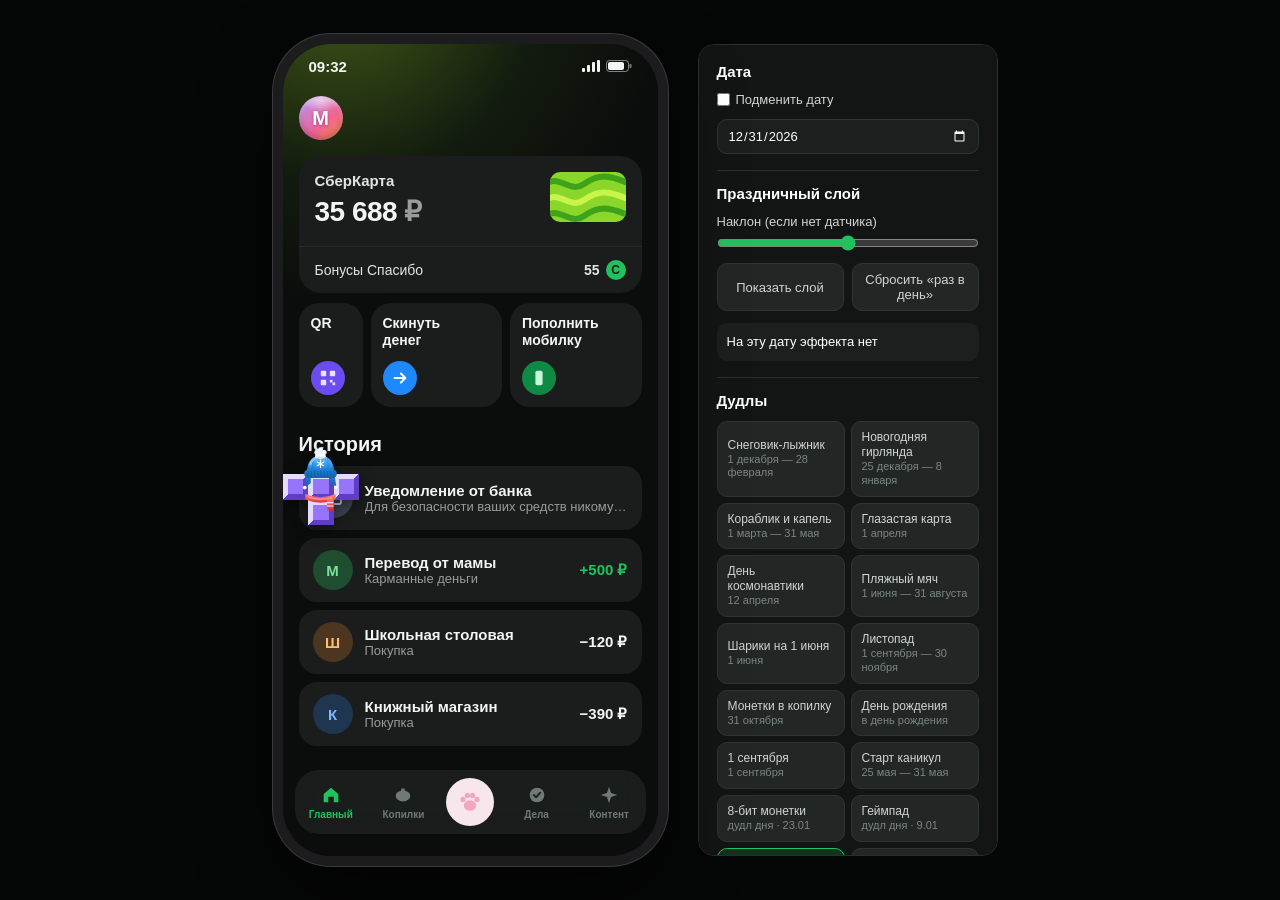
==== commit e7e6f50c: "feat: режим «телефон для жюри» (?present=60) и фикс кнопок сезонных дудлов - present.js: раз в N сек" ====
--- a/web/index.html
+++ b/web/index.html
@@ -191,5 +191,6 @@
 <script src="js/doodles.js"></script>
 <script src="js/labels.js"></script>
 <script src="js/app.js"></script>
+<script src="js/present.js"></script>
 </body>
 </html>
--- a/web/css/app.css
+++ b/web/css/app.css
@@ -559,6 +559,9 @@
   -webkit-tap-highlight-color: transparent;
 }
 .doodle-buddy-img { display: block; width: 100%; height: 100%; pointer-events: none; }
+/* После финала: через 5 секунд стикер растворяется и снова прячется */
+.doodle-peek, .doodle-buddy--float { transition: opacity 1s ease; }
+.doodle-peek.is-leaving, .doodle-buddy--float.is-leaving { opacity: 0; }
 .doodle-buddy-wear { position: absolute; pointer-events: none; }
 
 /* Выглядывает из-за верхнего края элемента и прячется обратно */
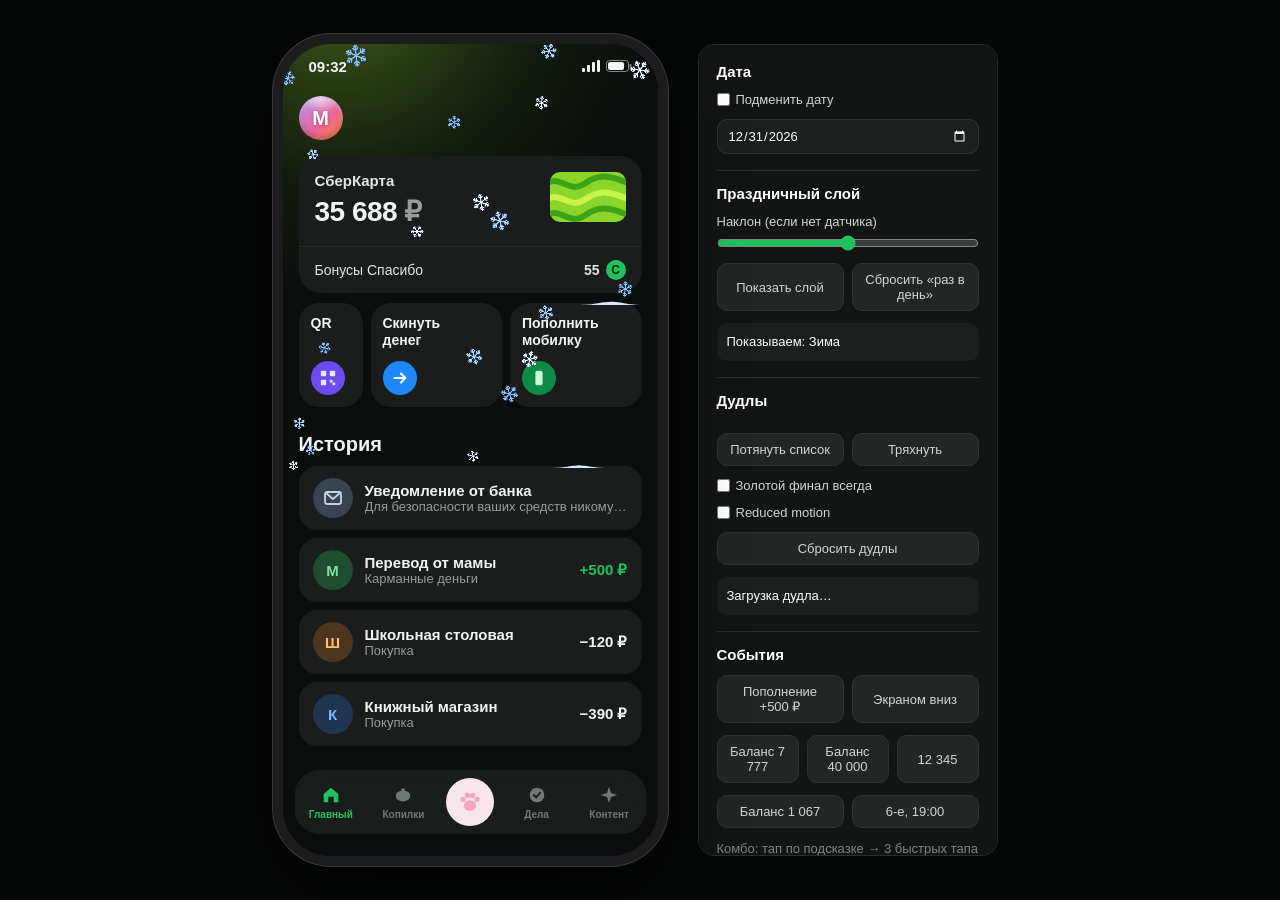
==== commit e5eac2d7: "fix: Пофикшено блок взаимодействия добавлена реализация с CDN" ====
--- a/web/index.html
+++ b/web/index.html
@@ -20,8 +20,8 @@
         </span>
       </div>
 
-      <header class="header">
-        <button class="avatar" type="button" data-anchor="avatar" aria-label="Профиль">
+      <header class="header" data-doodle-dock>
+        <button class="avatar" type="button" data-anchor="avatar" aria-label="Профиль" data-toast="Открываем профиль">
           <span class="face" aria-hidden="true">М</span>
         </button>
       </header>
@@ -32,7 +32,7 @@
             <div class="card-title">СберКарта</div>
             <div class="balance" data-anchor="balance"><span id="balance-value">35 688</span> <span class="currency">₽</span></div>
           </div>
-          <span class="card-thumb-wrap" data-anchor="card-thumb">
+          <span class="card-thumb-wrap" data-anchor="card-thumb" role="button" aria-label="Карта" data-toast="Открываем «СберКарту»">
             <svg class="card-thumb" viewBox="0 0 76 50" aria-hidden="true">
               <rect width="76" height="50" fill="#8ad62a"/>
               <path d="M-4 12 C10 2 20 22 34 12 S58 2 80 12" stroke="#3fa31a" stroke-width="6" fill="none"/>
@@ -183,6 +183,12 @@
       <button type="button" id="debug-clock">6-е, 19:00</button>
     </div>
     <p class="dbg-hint">Комбо: тап по подсказке → 3 быстрых тапа → финальный жест (его показывает пиктограмма у якоря). Список можно тянуть мышкой вниз. Плитки во время эффекта нажимаются. «Тряхнуть» сначала получает дудл, если он ловит тряску, иначе праздничный слой.</p>
+    <h3 class="dbg-section">Конфиги</h3>
+    <label>CDN (папка с config.json и doodles/manifest.json)
+      <input type="text" id="debug-cdn" placeholder="например, cdn-demo/" spellcheck="false">
+    </label>
+    <button type="button" id="debug-cdn-apply" class="dbg-wide">Применить CDN</button>
+    <p id="debug-cdn-status" class="dbg-status">…</p>
     <a class="dbg-link" href="gallery.html">Галерея всех дудлов →</a>
   </aside>
 </div>
@@ -191,6 +197,5 @@
 <script src="js/doodles.js"></script>
 <script src="js/labels.js"></script>
 <script src="js/app.js"></script>
-<script src="js/present.js"></script>
 </body>
 </html>
--- a/web/css/app.css
+++ b/web/css/app.css
@@ -496,6 +496,11 @@
   font: inherit; color-scheme: dark;
 }
 .debug input[type=range] { accent-color: var(--green); }
+.debug input[type=text] {
+  padding: 8px 10px; border-radius: 10px;
+  border: 1px solid #2f3532; background: #1b1f1d; color: #fff;
+  font: inherit;
+}
 .dbg-row { display: flex; gap: 8px; }
 .debug button {
   flex: 1;
@@ -559,9 +564,6 @@
   -webkit-tap-highlight-color: transparent;
 }
 .doodle-buddy-img { display: block; width: 100%; height: 100%; pointer-events: none; }
-/* После финала: через 5 секунд стикер растворяется и снова прячется */
-.doodle-peek, .doodle-buddy--float { transition: opacity 1s ease; }
-.doodle-peek.is-leaving, .doodle-buddy--float.is-leaving { opacity: 0; }
 .doodle-buddy-wear { position: absolute; pointer-events: none; }
 
 /* Выглядывает из-за верхнего края элемента и прячется обратно */
@@ -666,3 +668,36 @@
   .doodle-peek .doodle-buddy { transform: translateY(8%); }
   .doodle-buddy--float { left: 70%; }
 }
+
+/* ---------- Язычок дудла сбоку ---------- */
+/* Сидит у правого края шапки, наполовину за краем экрана: не закрывает кнопки, аватар и карта
+   остаются приложению. Раз в несколько секунд выглядывает, чтобы его заметили. */
+.doodle-tab {
+  position: absolute;
+  top: 50%;
+  right: -16px;
+  z-index: 4;
+  display: flex;
+  align-items: center;
+  padding: 6px 26px 6px 10px;
+  border-radius: 999px 0 0 999px;
+  background: rgba(20, 23, 22, .9);
+  box-shadow: 0 0 0 1px rgba(195, 247, 58, .4), 0 6px 18px rgba(0, 0, 0, .45);
+  cursor: pointer;
+  pointer-events: auto;
+  transform: translate(30%, -50%);
+  transition: transform .35s cubic-bezier(.3, 1.4, .5, 1), opacity 1s ease;
+  animation: doodle-tab-nudge 6s ease-in-out infinite;
+  -webkit-tap-highlight-color: transparent;
+}
+.doodle-tab .doodle-buddy { position: relative; filter: drop-shadow(0 3px 6px rgba(0, 0, 0, .4)); }
+.doodle-tab.is-out { transform: translate(0, -50%); animation: none; }
+.doodle-tab.is-leaving { opacity: 0; }
+@keyframes doodle-tab-nudge {
+  0%, 78%, 100% { transform: translate(30%, -50%); }
+  84% { transform: translate(6%, -50%) rotate(-4deg); }
+  90% { transform: translate(18%, -50%) rotate(2deg); }
+}
+@media (prefers-reduced-motion: reduce) {
+  .doodle-tab { animation: none; }
+}
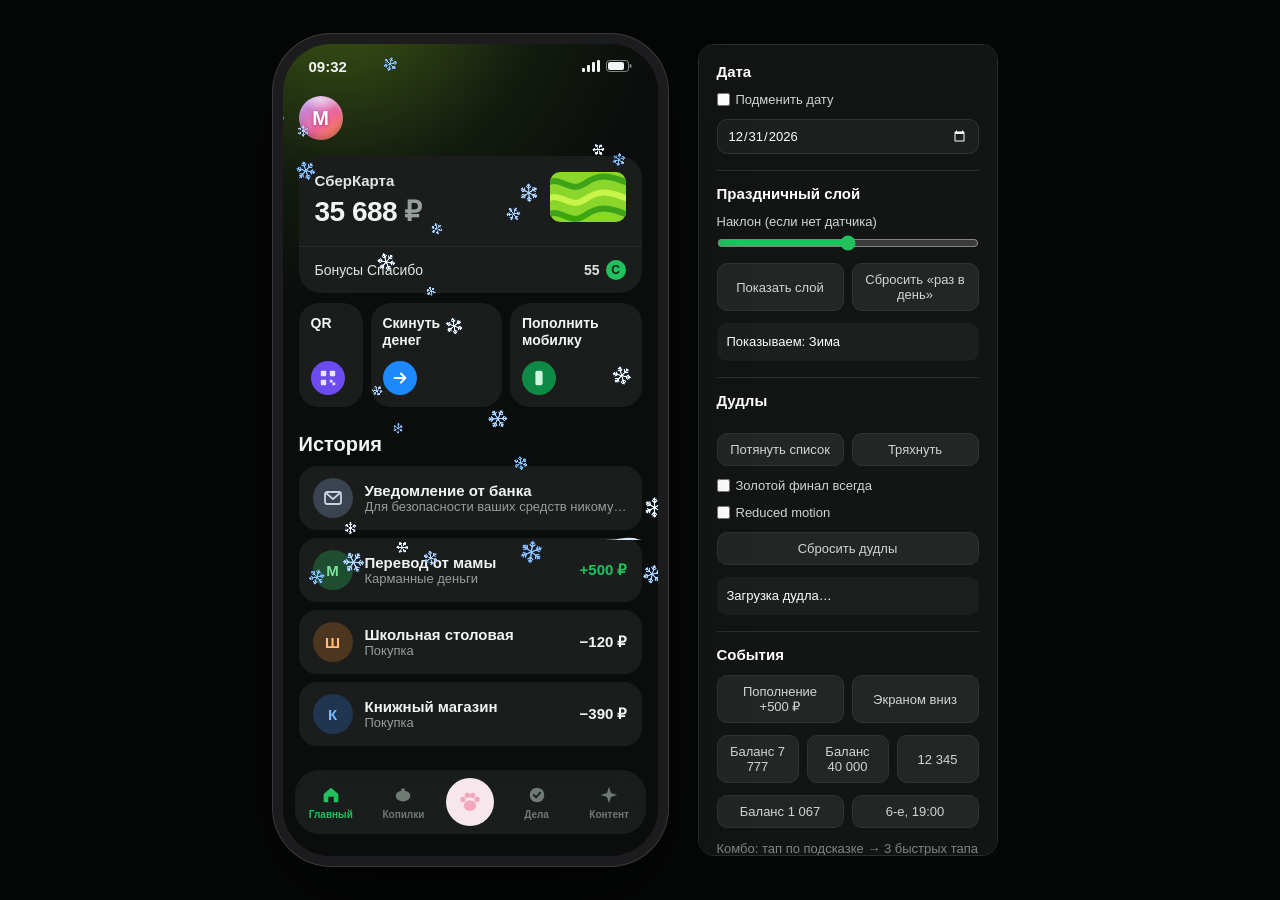
==== commit a34a9a2f: "fix: тряска на iPhone, без нарисованного статус-бара и без приближения - датчики: разрешение iOS спр" ====
--- a/web/index.html
+++ b/web/index.html
@@ -2,7 +2,12 @@
 <html lang="ru">
 <head>
   <meta charset="utf-8">
-  <meta name="viewport" content="width=device-width, initial-scale=1, viewport-fit=cover">
+  <meta name="viewport" content="width=device-width, initial-scale=1, maximum-scale=1, user-scalable=no, viewport-fit=cover">
+  <!-- «На экран Домой»: открывается на весь экран, без панелей Safari -->
+  <meta name="apple-mobile-web-app-capable" content="yes">
+  <meta name="mobile-web-app-capable" content="yes">
+  <meta name="apple-mobile-web-app-status-bar-style" content="black-translucent">
+  <meta name="apple-mobile-web-app-title" content="Праздники">
   <title>СберKids — праздничный слой и дудлы</title>
   <link rel="stylesheet" href="css/app.css">
 </head>
@@ -20,8 +25,8 @@
         </span>
       </div>
 
-      <header class="header" data-doodle-dock>
-        <button class="avatar" type="button" data-anchor="avatar" aria-label="Профиль" data-toast="Открываем профиль">
+      <header class="header">
+        <button class="avatar" type="button" data-anchor="avatar" aria-label="Профиль">
           <span class="face" aria-hidden="true">М</span>
         </button>
       </header>
@@ -32,7 +37,7 @@
             <div class="card-title">СберКарта</div>
             <div class="balance" data-anchor="balance"><span id="balance-value">35 688</span> <span class="currency">₽</span></div>
           </div>
-          <span class="card-thumb-wrap" data-anchor="card-thumb" role="button" aria-label="Карта" data-toast="Открываем «СберКарту»">
+          <span class="card-thumb-wrap" data-anchor="card-thumb">
             <svg class="card-thumb" viewBox="0 0 76 50" aria-hidden="true">
               <rect width="76" height="50" fill="#8ad62a"/>
               <path d="M-4 12 C10 2 20 22 34 12 S58 2 80 12" stroke="#3fa31a" stroke-width="6" fill="none"/>
@@ -183,12 +188,6 @@
       <button type="button" id="debug-clock">6-е, 19:00</button>
     </div>
     <p class="dbg-hint">Комбо: тап по подсказке → 3 быстрых тапа → финальный жест (его показывает пиктограмма у якоря). Список можно тянуть мышкой вниз. Плитки во время эффекта нажимаются. «Тряхнуть» сначала получает дудл, если он ловит тряску, иначе праздничный слой.</p>
-    <h3 class="dbg-section">Конфиги</h3>
-    <label>CDN (папка с config.json и doodles/manifest.json)
-      <input type="text" id="debug-cdn" placeholder="например, cdn-demo/" spellcheck="false">
-    </label>
-    <button type="button" id="debug-cdn-apply" class="dbg-wide">Применить CDN</button>
-    <p id="debug-cdn-status" class="dbg-status">…</p>
     <a class="dbg-link" href="gallery.html">Галерея всех дудлов →</a>
   </aside>
 </div>
@@ -197,5 +196,6 @@
 <script src="js/doodles.js"></script>
 <script src="js/labels.js"></script>
 <script src="js/app.js"></script>
+<script src="js/present.js"></script>
 </body>
 </html>
--- a/web/css/app.css
+++ b/web/css/app.css
@@ -10,6 +10,8 @@
 
 * { box-sizing: border-box; margin: 0; padding: 0; }
 html, body { height: 100%; }
+/* Как в приложении: прокрутка есть, приближения щипком и двойным тапом нет */
+html { touch-action: pan-x pan-y; -webkit-text-size-adjust: 100%; }
 body {
   background: #050606;
   color: var(--text);
@@ -43,6 +45,10 @@
 @media (max-width: 720px) {
   .stage { display: block; padding: 0; }
   .phone { width: 100vw; height: 100vh; height: 100dvh; border-radius: 0; box-shadow: none; }
+  /* На настоящем телефоне время и заряд рисует система: свою строку не показываем,
+     но место оставляем — под системной строкой висит гирлянда праздничного слоя */
+  .phone .statusbar { height: calc(env(safe-area-inset-top) + 44px); }
+  .phone .statusbar > * { display: none; }
 }
 
 /* ---------- Экраны ---------- */
@@ -496,11 +502,6 @@
   font: inherit; color-scheme: dark;
 }
 .debug input[type=range] { accent-color: var(--green); }
-.debug input[type=text] {
-  padding: 8px 10px; border-radius: 10px;
-  border: 1px solid #2f3532; background: #1b1f1d; color: #fff;
-  font: inherit;
-}
 .dbg-row { display: flex; gap: 8px; }
 .debug button {
   flex: 1;
@@ -564,6 +565,9 @@
   -webkit-tap-highlight-color: transparent;
 }
 .doodle-buddy-img { display: block; width: 100%; height: 100%; pointer-events: none; }
+/* После финала: через 5 секунд стикер растворяется и снова прячется */
+.doodle-peek, .doodle-buddy--float { transition: opacity 1s ease; }
+.doodle-peek.is-leaving, .doodle-buddy--float.is-leaving { opacity: 0; }
 .doodle-buddy-wear { position: absolute; pointer-events: none; }
 
 /* Выглядывает из-за верхнего края элемента и прячется обратно */
@@ -668,36 +672,3 @@
   .doodle-peek .doodle-buddy { transform: translateY(8%); }
   .doodle-buddy--float { left: 70%; }
 }
-
-/* ---------- Язычок дудла сбоку ---------- */
-/* Сидит у правого края шапки, наполовину за краем экрана: не закрывает кнопки, аватар и карта
-   остаются приложению. Раз в несколько секунд выглядывает, чтобы его заметили. */
-.doodle-tab {
-  position: absolute;
-  top: 50%;
-  right: -16px;
-  z-index: 4;
-  display: flex;
-  align-items: center;
-  padding: 6px 26px 6px 10px;
-  border-radius: 999px 0 0 999px;
-  background: rgba(20, 23, 22, .9);
-  box-shadow: 0 0 0 1px rgba(195, 247, 58, .4), 0 6px 18px rgba(0, 0, 0, .45);
-  cursor: pointer;
-  pointer-events: auto;
-  transform: translate(30%, -50%);
-  transition: transform .35s cubic-bezier(.3, 1.4, .5, 1), opacity 1s ease;
-  animation: doodle-tab-nudge 6s ease-in-out infinite;
-  -webkit-tap-highlight-color: transparent;
-}
-.doodle-tab .doodle-buddy { position: relative; filter: drop-shadow(0 3px 6px rgba(0, 0, 0, .4)); }
-.doodle-tab.is-out { transform: translate(0, -50%); animation: none; }
-.doodle-tab.is-leaving { opacity: 0; }
-@keyframes doodle-tab-nudge {
-  0%, 78%, 100% { transform: translate(30%, -50%); }
-  84% { transform: translate(6%, -50%) rotate(-4deg); }
-  90% { transform: translate(18%, -50%) rotate(2deg); }
-}
-@media (prefers-reduced-motion: reduce) {
-  .doodle-tab { animation: none; }
-}
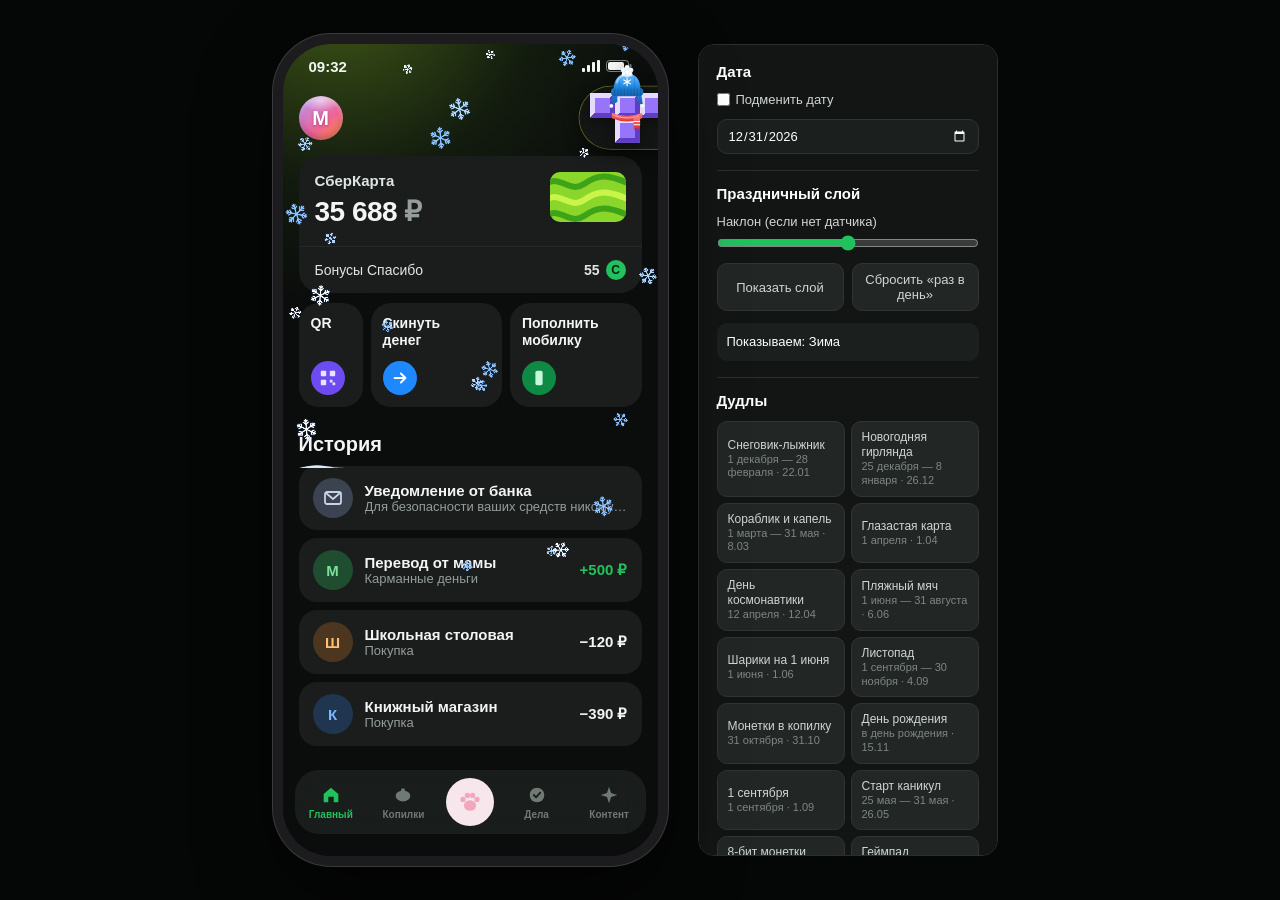
==== commit de012667: "Merge main в usefix-doodles: режим для жюри, тряска на iPhone, дудл с язычка - конфликты: settings в" ====
--- a/web/index.html
+++ b/web/index.html
@@ -25,8 +25,8 @@
         </span>
       </div>
 
-      <header class="header">
-        <button class="avatar" type="button" data-anchor="avatar" aria-label="Профиль">
+      <header class="header" data-doodle-dock>
+        <button class="avatar" type="button" data-anchor="avatar" aria-label="Профиль" data-toast="Открываем профиль">
           <span class="face" aria-hidden="true">М</span>
         </button>
       </header>
@@ -37,7 +37,7 @@
             <div class="card-title">СберКарта</div>
             <div class="balance" data-anchor="balance"><span id="balance-value">35 688</span> <span class="currency">₽</span></div>
           </div>
-          <span class="card-thumb-wrap" data-anchor="card-thumb">
+          <span class="card-thumb-wrap" data-anchor="card-thumb" role="button" aria-label="Карта" data-toast="Открываем «СберКарту»">
             <svg class="card-thumb" viewBox="0 0 76 50" aria-hidden="true">
               <rect width="76" height="50" fill="#8ad62a"/>
               <path d="M-4 12 C10 2 20 22 34 12 S58 2 80 12" stroke="#3fa31a" stroke-width="6" fill="none"/>
@@ -187,7 +187,13 @@
       <button type="button" data-balance="1067">Баланс 1 067</button>
       <button type="button" id="debug-clock">6-е, 19:00</button>
     </div>
-    <p class="dbg-hint">Комбо: тап по подсказке → 3 быстрых тапа → финальный жест (его показывает пиктограмма у якоря). Список можно тянуть мышкой вниз. Плитки во время эффекта нажимаются. «Тряхнуть» сначала получает дудл, если он ловит тряску, иначе праздничный слой.</p>
+    <p class="dbg-hint">Комбо: тап по язычку справа в шапке → 3 быстрых тапа → финальный жест (его показывает пиктограмма). Список можно тянуть мышкой вниз. Кнопки приложения — аватар (профиль), карта, плитки — всегда работают и гасят эффект. «Тряхнуть» сначала получает дудл, если он ловит тряску, иначе праздничный слой.</p>
+    <h3 class="dbg-section">Конфиги</h3>
+    <label>CDN (папка с config.json и doodles/manifest.json)
+      <input type="text" id="debug-cdn" placeholder="например, cdn-demo/" spellcheck="false">
+    </label>
+    <button type="button" id="debug-cdn-apply" class="dbg-wide">Применить CDN</button>
+    <p id="debug-cdn-status" class="dbg-status">…</p>
     <a class="dbg-link" href="gallery.html">Галерея всех дудлов →</a>
   </aside>
 </div>
--- a/web/css/app.css
+++ b/web/css/app.css
@@ -502,6 +502,11 @@
   font: inherit; color-scheme: dark;
 }
 .debug input[type=range] { accent-color: var(--green); }
+.debug input[type=text] {
+  padding: 8px 10px; border-radius: 10px;
+  border: 1px solid #2f3532; background: #1b1f1d; color: #fff;
+  font: inherit;
+}
 .dbg-row { display: flex; gap: 8px; }
 .debug button {
   flex: 1;
@@ -672,3 +677,36 @@
   .doodle-peek .doodle-buddy { transform: translateY(8%); }
   .doodle-buddy--float { left: 70%; }
 }
+
+/* ---------- Язычок дудла сбоку ---------- */
+/* Сидит у правого края шапки, наполовину за краем экрана: не закрывает кнопки, аватар и карта
+   остаются приложению. Раз в несколько секунд выглядывает, чтобы его заметили. */
+.doodle-tab {
+  position: absolute;
+  top: 50%;
+  right: -16px;
+  z-index: 4;
+  display: flex;
+  align-items: center;
+  padding: 6px 26px 6px 10px;
+  border-radius: 999px 0 0 999px;
+  background: rgba(20, 23, 22, .9);
+  box-shadow: 0 0 0 1px rgba(195, 247, 58, .4), 0 6px 18px rgba(0, 0, 0, .45);
+  cursor: pointer;
+  pointer-events: auto;
+  transform: translate(30%, -50%);
+  transition: transform .35s cubic-bezier(.3, 1.4, .5, 1), opacity 1s ease;
+  animation: doodle-tab-nudge 6s ease-in-out infinite;
+  -webkit-tap-highlight-color: transparent;
+}
+.doodle-tab .doodle-buddy { position: relative; filter: drop-shadow(0 3px 6px rgba(0, 0, 0, .4)); }
+.doodle-tab.is-out { transform: translate(0, -50%); animation: none; }
+.doodle-tab.is-leaving { opacity: 0; }
+@keyframes doodle-tab-nudge {
+  0%, 78%, 100% { transform: translate(30%, -50%); }
+  84% { transform: translate(6%, -50%) rotate(-4deg); }
+  90% { transform: translate(18%, -50%) rotate(2deg); }
+}
+@media (prefers-reduced-motion: reduce) {
+  .doodle-tab { animation: none; }
+}
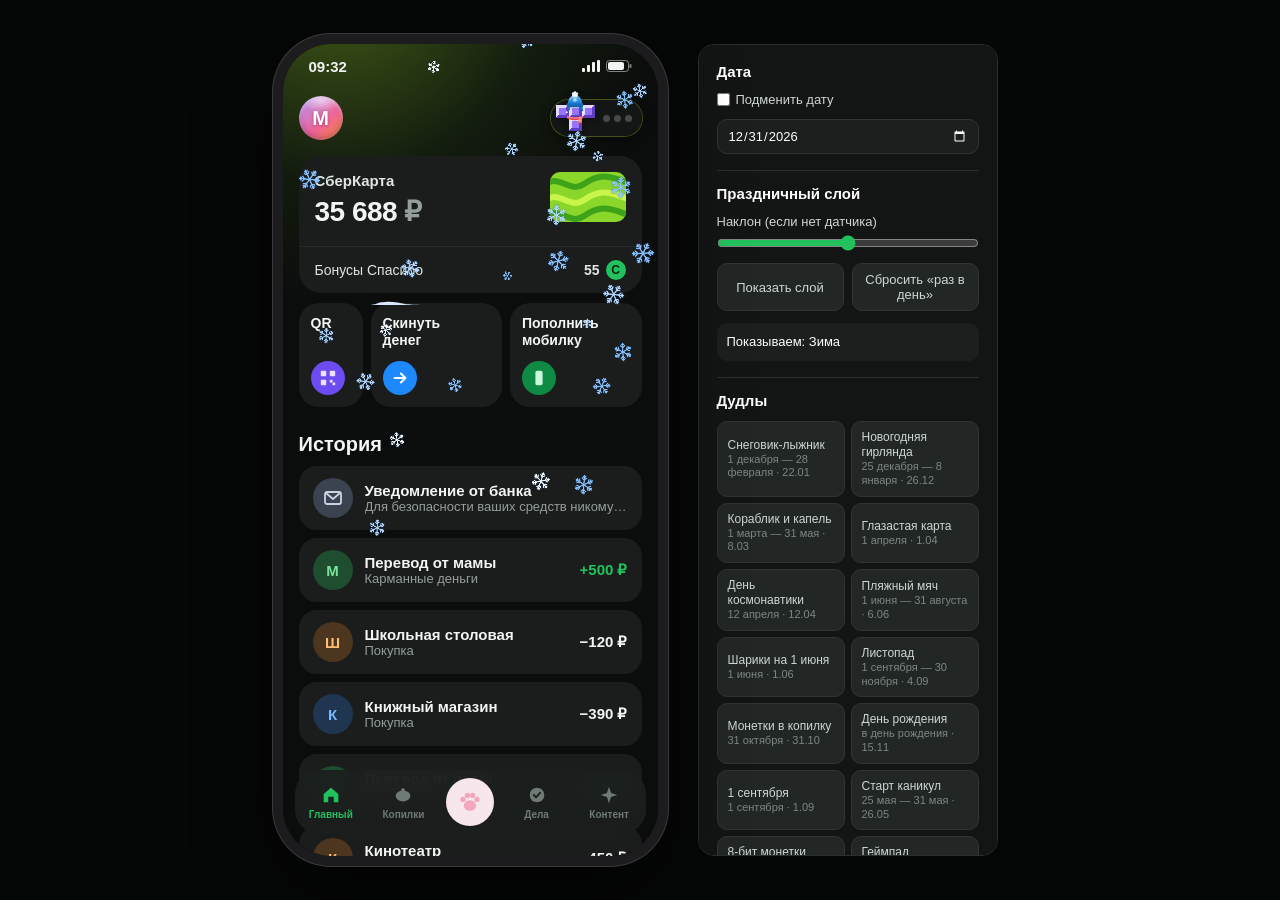
==== commit ab70d0e2: "feat: компактная капсула дудла, протяжка без перезагрузки, длиннее главный экран - язычок дудла — ма" ====
--- a/web/index.html
+++ b/web/index.html
@@ -88,6 +88,36 @@
           <div class="op-body"><b>Книжный магазин</b><small>Покупка</small></div>
           <span class="op-sum">−390 ₽</span>
         </li>
+        <li class="op" data-snow>
+          <i class="op-ic op-ic--green">П</i>
+          <div class="op-body"><b>Перевод от папы</b><small>На кино</small></div>
+          <span class="op-sum op-sum--plus">+300 ₽</span>
+        </li>
+        <li class="op" data-snow>
+          <i class="op-ic op-ic--orange">К</i>
+          <div class="op-body"><b>Кинотеатр</b><small>Покупка</small></div>
+          <span class="op-sum">−450 ₽</span>
+        </li>
+        <li class="op" data-snow>
+          <i class="op-ic op-ic--blue">С</i>
+          <div class="op-body"><b>Спортивная секция</b><small>Оплата занятий</small></div>
+          <span class="op-sum">−1 200 ₽</span>
+        </li>
+        <li class="op" data-snow>
+          <i class="op-ic op-ic--green">Б</i>
+          <div class="op-body"><b>Перевод от бабушки</b><small>На день рождения</small></div>
+          <span class="op-sum op-sum--plus">+1 000 ₽</span>
+        </li>
+        <li class="op" data-snow>
+          <i class="op-ic op-ic--orange">И</i>
+          <div class="op-body"><b>Магазин игрушек</b><small>Покупка</small></div>
+          <span class="op-sum">−690 ₽</span>
+        </li>
+        <li class="op" data-snow>
+          <i class="op-ic op-ic--blue">Ц</i>
+          <div class="op-body"><b>Цветочный магазин</b><small>Подарок маме</small></div>
+          <span class="op-sum">−350 ₽</span>
+        </li>
       </ul>
     </main>
 
--- a/web/css/app.css
+++ b/web/css/app.css
@@ -12,6 +12,8 @@
 html, body { height: 100%; }
 /* Как в приложении: прокрутка есть, приближения щипком и двойным тапом нет */
 html { touch-action: pan-x pan-y; -webkit-text-size-adjust: 100%; }
+/* Без системного «потяни, чтобы обновить» и резинки страницы: протяжку обрабатывает макет */
+html, body { overscroll-behavior: none; }
 body {
   background: #050606;
   color: var(--text);
@@ -678,35 +680,61 @@
   .doodle-buddy--float { left: 70%; }
 }
 
-/* ---------- Язычок дудла сбоку ---------- */
-/* Сидит у правого края шапки, наполовину за краем экрана: не закрывает кнопки, аватар и карта
-   остаются приложению. Раз в несколько секунд выглядывает, чтобы его заметили. */
+/* ---------- Язычок дудла ---------- */
+/* Маленькая капсула справа в шапке: картинка дудла + шкала комбо ●○○ в одном месте.
+   Не закрывает кнопки — аватар и карта остаются приложению. Картинка раз в несколько секунд
+   покачивается, чтобы язычок заметили; во время комбо капсула подсвечена. */
 .doodle-tab {
   position: absolute;
   top: 50%;
-  right: -16px;
+  right: 0;
   z-index: 4;
   display: flex;
   align-items: center;
-  padding: 6px 26px 6px 10px;
-  border-radius: 999px 0 0 999px;
-  background: rgba(20, 23, 22, .9);
-  box-shadow: 0 0 0 1px rgba(195, 247, 58, .4), 0 6px 18px rgba(0, 0, 0, .45);
+  gap: 8px;
+  height: 36px;
+  padding: 0 10px 0 5px;
+  border-radius: 999px;
+  background: rgba(20, 23, 22, .88);
+  box-shadow: 0 0 0 1px rgba(195, 247, 58, .3), 0 4px 12px rgba(0, 0, 0, .35);
   cursor: pointer;
   pointer-events: auto;
-  transform: translate(30%, -50%);
-  transition: transform .35s cubic-bezier(.3, 1.4, .5, 1), opacity 1s ease;
+  transform: translateY(-50%);
+  transition: box-shadow .25s ease, opacity 1s ease;
+  -webkit-tap-highlight-color: transparent;
+}
+.doodle-tab:active { transform: translateY(-50%) scale(.96); }
+.doodle-tab .doodle-buddy {
+  position: relative;
+  flex: none;
+  filter: drop-shadow(0 2px 3px rgba(0, 0, 0, .4));
   animation: doodle-tab-nudge 6s ease-in-out infinite;
-  -webkit-tap-highlight-color: transparent;
-}
-.doodle-tab .doodle-buddy { position: relative; filter: drop-shadow(0 3px 6px rgba(0, 0, 0, .4)); }
-.doodle-tab.is-out { transform: translate(0, -50%); animation: none; }
-.doodle-tab.is-leaving { opacity: 0; }
+}
+.doodle-tab.is-out { box-shadow: 0 0 0 1px rgba(195, 247, 58, .75), 0 0 14px rgba(195, 247, 58, .35); }
+.doodle-tab.is-out .doodle-buddy { animation: none; }
+.doodle-tab:has(.is-done) { box-shadow: 0 0 0 1px #c3f73a, 0 0 18px rgba(195, 247, 58, .55); }
+.doodle-tab:has(.is-gold) { box-shadow: 0 0 0 1px #ffd43b, 0 0 22px rgba(255, 212, 59, .8); }
+.doodle-tab.is-leaving { opacity: .35; }
+/* Шкала внутри капсулы: без своего фона и рамки */
+.doodle-combo--inline {
+  position: static;
+  gap: 6px;
+  padding: 0;
+  background: none;
+  box-shadow: none;
+  transform: none;
+  animation: none;
+}
+.doodle-combo--inline.is-done, .doodle-combo--inline.is-gold { box-shadow: none; }
+.doodle-combo--inline .doodle-combo-dots { gap: 4px; }
+.doodle-combo--inline .doodle-combo-dots i { width: 7px; height: 7px; }
+.doodle-combo--inline .doodle-combo-gesture { width: 20px; height: 20px; }
 @keyframes doodle-tab-nudge {
-  0%, 78%, 100% { transform: translate(30%, -50%); }
-  84% { transform: translate(6%, -50%) rotate(-4deg); }
-  90% { transform: translate(18%, -50%) rotate(2deg); }
+  0%, 82%, 100% { transform: none; }
+  86% { transform: rotate(-14deg) scale(1.12); }
+  91% { transform: rotate(10deg) scale(1.08); }
+  95% { transform: rotate(-4deg); }
 }
 @media (prefers-reduced-motion: reduce) {
-  .doodle-tab { animation: none; }
-}
+  .doodle-tab .doodle-buddy { animation: none; }
+}
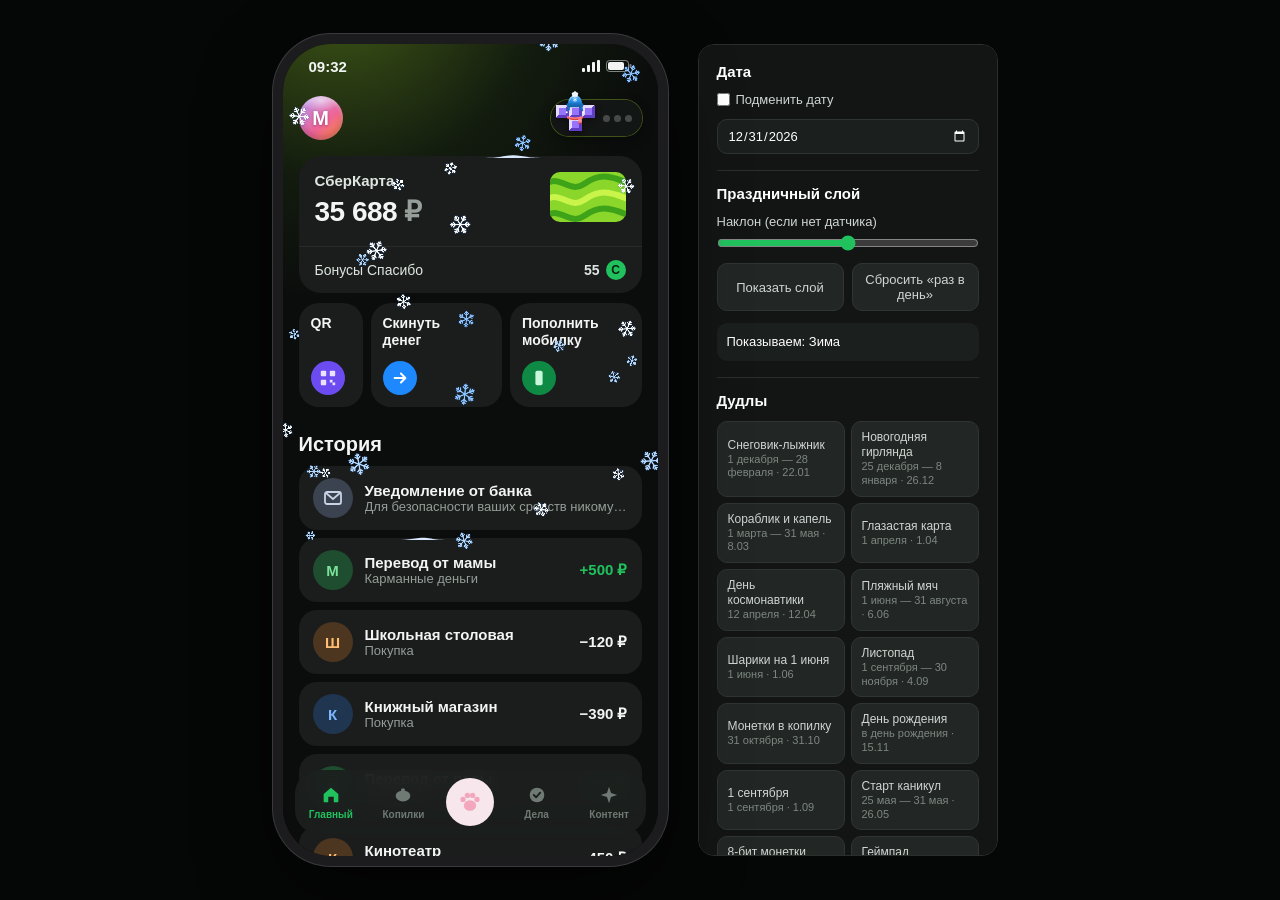
==== commit 6f747aa7: "feat: add QR animation demo and customizable scanner frames" ====
--- a/web/index.html
+++ b/web/index.html
@@ -10,6 +10,7 @@
   <meta name="apple-mobile-web-app-title" content="Праздники">
   <title>СберKids — праздничный слой и дудлы</title>
   <link rel="stylesheet" href="css/app.css">
+  <link rel="stylesheet" href="css/qr.css">
 </head>
 <body>
 <div class="stage">
@@ -53,7 +54,7 @@
       </section>
 
       <section class="tiles">
-        <button class="tile tile--narrow" type="button" data-snow data-toast="Открываем «QR»">
+        <button class="tile tile--narrow" type="button" data-snow data-open="qr">
           <span>QR</span>
           <i class="ic ic--purple"><svg viewBox="0 0 20 20"><rect x="2" y="2" width="6" height="6" rx="1"/><rect x="12" y="2" width="6" height="6" rx="1"/><rect x="2" y="12" width="6" height="6" rx="1"/><rect x="12" y="12" width="3" height="3"/><rect x="15" y="15" width="3" height="3"/></svg></i>
         </button>
@@ -231,6 +232,7 @@
 <script src="js/seasonal.js"></script>
 <script src="js/doodles.js"></script>
 <script src="js/labels.js"></script>
+<script src="js/qr.js"></script>
 <script src="js/app.js"></script>
 <script src="js/present.js"></script>
 </body>
--- a/web/css/qr.css
+++ b/web/css/qr.css
@@ -0,0 +1,278 @@
+/* QR — продолжение существующего языка дудлов: объёмные SVG,
+ * белый контур наклейки, лаймовый акцент, мягкая пружина и неоновый финал. */
+.qr-screen {
+  --qr-accent: #d0bfff;
+  position: absolute; inset: 0; z-index: 15; isolation: isolate;
+  overflow: hidden; overflow: clip; color: #fff; background: #181e1b;
+}
+.qr-screen button:focus-visible, .qr-workshop button:focus-visible, .qr-screen select:focus-visible { outline: 3px solid #c3f73a; outline-offset: 4px; }
+.qr-demo-scene, .qr-video, .qr-vignette { position: absolute; inset: 0; width: 100%; height: 100%; z-index: -3; }
+.qr-demo-scene {
+  background: repeating-linear-gradient(3deg, transparent 0 6px, #684f3629 7px 8px, transparent 9px 19px), linear-gradient(110deg, #b68c62, #8c6644 65%, #ba946d);
+}
+.qr-terminal { position: absolute; inset: 12% 4% -10%; border-radius: 40px 40px 18px 18px; background: linear-gradient(120deg, #383c3c, #141919 35%, #292f2e 80%, #121616); box-shadow: inset 2px 2px 3px #78807d77, 0 18px 30px #0008; }
+.qr-terminal-brand { position: absolute; top: 6%; width: 100%; text-align: center; color: #a8b0ad; font-size: 12px; letter-spacing: .14em; text-transform: uppercase; }
+.qr-terminal-display { position: absolute; inset: 15% 7% 32%; background: #d3d9cc; border: 6px solid #111816; box-shadow: 0 0 0 2px #4b5250, inset 0 0 16px #606c64; border-radius: 12px; }
+.qr-terminal-display > span { position: absolute; bottom: 7%; left: 0; width: 100%; text-align: center; color: #3d4841; font-size: 11px; }
+.qr-demo-matrix { position: fixed; display: grid; grid-template-columns: repeat(25, 1fr); grid-template-rows: repeat(25, 1fr); gap: 1px; padding: 12px; background: #f2f4ed; border-radius: 14px; }
+/* Матрица привязана к экрану сканера через contain, а не к viewport. */
+.qr-screen { contain: layout; }
+.qr-demo-matrix { top: 46%; left: 50%; width: 54%; max-width: 208px; aspect-ratio: 1; transform: translate(-50%, -50%); }
+.qr-demo-matrix i { border-radius: 1px; }
+.qr-demo-matrix { transition: transform .65s ease; }
+[data-theme="detective"][data-state="catching"] .qr-demo-matrix { transform: translate(-50%, -50%) scale(1.14); }
+.qr-demo-matrix .is-dark { background: #17211b; }
+.qr-terminal-keys { position: absolute; top: 72%; left: 15%; width: 70%; color: #b8c2bb; font: 600 26px/2.3 var(--font); text-align: center; letter-spacing: 8px; border-top: 2px solid #424b46; }
+.qr-video { object-fit: cover; }
+.qr-vignette { z-index: -2; background: linear-gradient(#0005, #0000 27%, #0000 55%, #06100bd9 80%, #0b120eff 98%); pointer-events: none; }
+.qr-statusbar { position: relative; padding: 0 24px; }
+.qr-toolbar { display: flex; align-items: center; justify-content: space-between; padding: 8px 24px; }
+.qr-icon-button { display: grid; place-items: center; width: 48px; height: 48px; border-radius: 18px; background: #12181377; backdrop-filter: blur(12px); }
+.qr-icon-button svg { width: 24px; height: 24px; }
+.qr-toolbar-title { font-size: 13px; font-weight: 500; color: #fff9; }
+.qr-frame-picker { display: flex; flex-direction: column; align-items: center; gap: 3px; padding: 4px 8px; border-radius: 12px; background: #12181366; }
+.qr-frame-picker > span { font-size: 8px; letter-spacing: 1.3px; text-transform: uppercase; color: #ffffff80; }
+.qr-frame-picker select { max-width: 145px; padding: 2px; border: 0; background: transparent; color: #fff; color-scheme: dark; font: 500 12px var(--font); }
+.qr-frame-picker option { background: #1a1d1c; color: #fff; }
+.qr-heading { position: absolute; top: 17.2%; left: 20px; right: 20px; text-align: center; pointer-events: none; }
+.qr-heading h1 { font-size: 27px; line-height: 1.1; font-weight: 750; letter-spacing: -.7px; text-shadow: 0 2px 16px #0008; }
+.qr-heading p { font-size: 12px; margin-top: 10px; color: #ffffffbd; }
+.qr-source-label { position: absolute; top: 29%; left: 50%; transform: translateX(-50%); white-space: nowrap; font-size: 8px; font-weight: 650; letter-spacing: 1.4px; color: #f0f4e7c7; background: #141c17a3; border: 1px solid #fff2; border-radius: 20px; padding: 6px 10px; }
+.qr-finder { position: absolute; top: 46%; left: 50%; width: 62%; max-width: 240px; aspect-ratio: 1; transform: translate(-50%, -50%); border-radius: 26px; box-shadow: 0 0 0 100vmax #0004, 0 0 0 7px #ffffff18; pointer-events: none; }
+.qr-corner { position: absolute; width: 25px; height: 25px; border: solid #fff; border-width: 4px 0 0 4px; border-radius: 16px 0 0 0; z-index: 3; top: 0; left: 0; }
+.qr-corner:nth-child(2) { left: auto; right: 0; transform: rotate(90deg); }
+.qr-corner:nth-child(3) { top: auto; bottom: 0; left: auto; right: 0; transform: rotate(180deg); }
+.qr-corner:nth-child(4) { top: auto; bottom: 0; transform: rotate(270deg); }
+.qr-scan-line { position: absolute; left: 10%; right: 10%; top: 12%; height: 2px; background: #c3f73a; box-shadow: 0 0 14px 3px #c3f73a55; animation: qr-scan 3s ease-in-out infinite; opacity: .8; }
+.qr-frame-glow { position: absolute; inset: -6px; border-radius: 30px; border: 2px solid transparent; transition: box-shadow .5s, border-color .5s; }
+.qr-actors, .qr-particles { position: absolute; inset: 0; z-index: 5; }
+.qr-art { object-fit: contain; filter: drop-shadow(2px 0 0 #fff) drop-shadow(-2px 0 0 #fff) drop-shadow(0 2px 0 #fff) drop-shadow(0 -2px 0 #fff) drop-shadow(0 8px 8px #0005); }
+[data-art-style="sketch"] .qr-art { filter: grayscale(.3) drop-shadow(1px 0 0 #f4f1e6) drop-shadow(-1px 0 0 #f4f1e6) drop-shadow(0 1px 0 #f4f1e6) drop-shadow(0 -1px 0 #f4f1e6); }
+[data-art-style="neon"] .qr-art { filter: drop-shadow(0 0 4px var(--qr-accent)) drop-shadow(0 0 12px var(--qr-accent)) saturate(1.3) brightness(1.08); }
+.qr-hero { position: absolute; width: 105px; height: 128px; right: -44px; bottom: -28px; transform-origin: 50% 80%; animation: qr-bob 2.8s ease-in-out infinite; }
+.qr-cat { position: absolute; width: 94px; height: 107px; left: -37px; bottom: -35px; animation: qr-peek 4s ease-in-out infinite; }
+[data-theme="detective"] .qr-hero { width: 130px; height: 158px; right: -33px; bottom: -45px; animation: qr-investigate 4.8s ease-in-out infinite; }
+[data-theme="fishing"] .qr-hero { width: 54px; height: 102px; right: 15px; bottom: -28px; animation: qr-bob 2s ease-in-out infinite; }
+.qr-fish { position: absolute; width: 116px; height: 86px; left: 50%; bottom: 0; opacity: 0; transform: translate(-50%, 80px) rotate(-30deg); }
+.qr-water { position: absolute; left: -12px; right: -12px; bottom: -15px; height: 48px; opacity: 0; background: repeating-radial-gradient(ellipse at center, transparent 0 11px, #74c0fc80 12px 13px, transparent 14px 22px); border-radius: 50%; transform: scaleY(.6); }
+[data-theme="fishing"] .qr-water { opacity: .7; animation: qr-ripple 2s ease-in-out infinite; }
+[data-theme="magic"] .qr-hero { width: 110px; height: 135px; right: -40px; bottom: -33px; animation: qr-magic 3s ease-in-out infinite; }
+[data-theme="magic"] .qr-frame-glow { box-shadow: 0 0 30px #9775fa55; }
+[data-theme="rocket"] .qr-hero { width: 63px; height: 130px; right: -28px; bottom: -30px; animation: qr-rocket-search 3s ease-in-out infinite; }
+[data-theme="chase"] .qr-hero { width: 85px; height: 66px; right: -26px; bottom: -22px; animation: qr-mouse-hide 3.8s ease-in-out infinite; }
+[data-theme="chase"] .qr-cat { left: -45px; bottom: -38px; animation: qr-cat-stalk 3.8s ease-in-out infinite; }
+.qr-found-mark { position: absolute; left: 50%; top: 50%; z-index: 7; display: grid; place-items: center; width: 64px; height: 64px; margin: -32px; border-radius: 50%; background: #c3f73a; color: #234419; box-shadow: 0 4px 24px #0004; opacity: 0; transform: scale(.4); }
+.qr-found-mark svg { width: 32px; height: 32px; }
+.qr-feedback { position: absolute; top: 66.2%; left: 20px; right: 20px; text-align: center; }
+.qr-feedback strong { display: block; font-size: 16px; font-weight: 650; letter-spacing: -.3px; }
+.qr-feedback > span { display: block; margin: 5px auto 0; max-width: 310px; font-size: 11px; line-height: 1.45; color: #ffffff91; overflow-wrap: anywhere; max-height: 48px; overflow-y: auto; }
+.qr-bottom { position: absolute; bottom: max(22px, env(safe-area-inset-bottom)); left: 24px; right: 24px; display: flex; align-items: center; flex-direction: column; }
+.qr-theme-picker { display: flex; gap: 7px; align-items: center; padding: 5px 12px 5px 7px; border-radius: 30px; background: #fff1; border: 1px solid #fff2; }
+.qr-theme-picker > img { width: 22px; height: 26px; object-fit: contain; }
+.qr-theme-picker select { max-width: 225px; color: #f2f5f3; color-scheme: dark; background: none; border: 0; font: 500 12px var(--font); outline-offset: 5px; padding: 3px; }
+.qr-theme-picker option { color: #f2f5f3; background: #1a1d1c; }
+.qr-camera-controls { display: flex; gap: 32px; justify-content: center; margin: 13px 0; }
+.qr-camera-controls button { font-size: 10px; display: flex; flex-direction: column; align-items: center; gap: 4px; color: #d4dcd7; min-width: 44px; }
+.qr-camera-controls svg { width: 21px; height: 21px; }
+.qr-camera-controls button[aria-pressed="true"] { color: #c3f73a; }
+.qr-primary { display: flex; gap: 14px; align-items: center; justify-content: center; width: 100%; height: 49px; padding: 0 12px; border-radius: 16px; background: #c3f73a; color: #19300b; font-size: 14px; font-weight: 700; transition: transform .15s, background .2s; }
+.qr-primary:hover { background: #d4ff68; }
+.qr-primary:active { transform: scale(.98); }
+.qr-primary:disabled { opacity: .7; cursor: default; }
+.qr-primary svg { width: 20px; height: 20px; }
+.qr-bottom-note { margin-top: 10px; font-size: 9px; letter-spacing: .1px; color: #9aa79e; }
+.qr-help { position: absolute; z-index: 25; left: 20px; right: 20px; top: 23%; padding: 25px; border: 1px solid #ffffff20; border-radius: 24px; background: #151c17f7; box-shadow: 0 0 0 100vmax #0009, 0 20px 50px #0005; }
+.qr-help strong { font-size: 22px; letter-spacing: -.5px; }
+.qr-help p { font-size: 13px; line-height: 1.6; color: #b8c5bb; margin-top: 14px; }
+.qr-help button { margin-top: 20px; width: 100%; border-radius: 12px; background: #c3f73a; color: #19300b; padding: 12px; font-weight: 700; }
+/* Сцены запускаются от распознавания. Переход к следующему экрану не задерживается. */
+[data-state="catching"] .qr-scan-line, [data-state="found"] .qr-scan-line { display: none; }
+[data-state="found"] .qr-frame-glow { border-color: #c3f73a; box-shadow: 0 0 35px #c3f73a55; }
+[data-state="found"] .qr-corner { border-color: #c3f73a; }
+[data-state="found"] .qr-found-mark { animation: qr-pop .5s cubic-bezier(.3, 1.6, .5, 1) both; }
+[data-state="found"] .qr-feedback strong { color: #d4ff83; }
+[data-state="catching"][data-theme="detective"] .qr-hero { animation: qr-loupe-find .65s ease-in-out both; }
+[data-state="found"][data-theme="detective"] .qr-hero { animation: qr-loupe-done 1s cubic-bezier(.3, 1.5, .5, 1) both; }
+[data-state="found"][data-theme="detective"] .qr-cat { animation: qr-nod 1.4s ease both; }
+[data-state="catching"][data-theme="fishing"] .qr-hero { animation: qr-dive .65s ease-in both; }
+[data-state="found"][data-theme="fishing"] .qr-hero { opacity: 0; animation: none; }
+[data-state="found"] .qr-fish { animation: qr-fish-catch .9s cubic-bezier(.25, 1.4, .5, 1) both; }
+[data-state="catching"][data-theme="magic"] .qr-hero { animation: qr-cast .65s ease-in-out both; }
+[data-state="found"][data-theme="magic"] .qr-frame-glow { animation: qr-spell-flash .8s ease-out both; }
+[data-state="found"][data-theme="rocket"] .qr-hero { animation: qr-launch 1.2s cubic-bezier(.4, .05, .5, 1) both; }
+[data-state="found"][data-theme="rocket"] .qr-actors::after { content: ''; position: absolute; right: -25px; bottom: -20px; width: 90px; height: 90px; background: radial-gradient(ellipse, #f1f3f5bb, #f1f3f500 70%); animation: qr-smoke 1.2s ease-out both; }
+[data-state="found"][data-theme="rocket"] .qr-demo-scene { animation: qr-shiver .35s linear 1; }
+[data-state="catching"][data-theme="chase"] .qr-hero { animation: qr-mouse-caught .65s ease-in-out both; }
+[data-state="found"][data-theme="chase"] .qr-hero { animation: qr-mouse-done 1s ease both; }
+[data-state="found"][data-theme="chase"] .qr-cat { animation: qr-cat-jump 1s cubic-bezier(.3, 1.5, .5, 1) both; }
+.qr-burst-star { position: absolute; left: calc(50% - 11px); top: calc(50% - 11px); width: 22px; height: 22px; opacity: 0; animation: qr-burst 1.2s ease-out both; }
+.qr-gather-star { animation: qr-gather .6s ease-in both; }
+[data-state="error"] .qr-corner { border-color: #ffd8a8; }
+[data-state="error"] .qr-feedback strong { color: #ffe8cc; }
+/* Мастерская — только инструменты просмотра, за пределами интерфейса приложения. */
+.qr-workshop { width: 362px; flex: none; padding: 8px 5px 8px 0; max-height: 812px; overflow-y: auto; scrollbar-width: thin; scrollbar-color: #384733 transparent; color: #f2f5f3; }
+.is-qr-open .stage { gap: 72px; background: radial-gradient(ellipse at 29% 50%, #17241877, transparent 60%), #080b09; }
+.qr-eyebrow { display: flex; align-items: center; gap: 7px; color: #b7c2b9; font-size: 9px; font-weight: 650; letter-spacing: 2px; }
+.qr-lime-dot { width: 6px; height: 6px; background: #c3f73a; border-radius: 50%; box-shadow: 0 0 10px #c3f73a40; }
+.qr-panel-title { margin-top: 23px; font-size: 36px; line-height: 1.1; font-weight: 700; letter-spacing: -1.6px; }
+.qr-panel-title > span { color: #c3f73a; }
+.qr-panel-lead { font-size: 13px; line-height: 1.65; color: #8b988e; margin-top: 16px; }
+.qr-section-label { font-size: 9px; font-weight: 650; letter-spacing: 1.7px; color: #99a49c; }
+.qr-workshop > .qr-section-label { display: flex; justify-content: space-between; margin: 29px 0 12px; }
+.qr-section-label > span { color: #536157; font-size: 9px; }
+.qr-theme-list { display: grid; gap: 7px; }
+.qr-theme-card { display: flex; align-items: center; gap: 13px; min-height: 65px; padding: 8px 13px 8px 9px; border: 1px solid #242e27; border-radius: 15px; text-align: left; background: #121813; transition: border-color .2s, background .2s, transform .2s; }
+.qr-theme-card:hover { border-color: #61714d; transform: translateX(3px); }
+.qr-theme-card[aria-pressed="true"] { border-color: #c3f73a99; background: linear-gradient(100deg, #25321b, #151e13); box-shadow: 0 0 20px #c3f73a08; }
+.qr-card-art { display: grid; place-items: center; width: 44px; height: 46px; flex: none; border-radius: 11px; background: #ffffff05; }
+.qr-card-art img { width: 34px; height: 40px; object-fit: contain; filter: drop-shadow(0 3px 4px #0005); }
+.qr-card-copy { flex: 1; }
+.qr-card-copy strong { display: block; font-size: 13px; font-weight: 600; letter-spacing: -.1px; }
+.qr-card-copy small { display: block; font-size: 10px; color: #8b988e; margin-top: 5px; }
+.qr-card-number { font-size: 10px; color: #536157; font-variant-numeric: tabular-nums; }
+.qr-theme-card[aria-pressed="true"] .qr-card-number { color: #c3f73a; }
+.qr-style-heading { display: flex; justify-content: space-between; align-items: center; margin: 24px 0 10px; }
+.qr-style-note { font-size: 10px; color: #65736a; }
+.qr-style-switch { display: flex; padding: 4px; gap: 4px; border: 1px solid #242e27; border-radius: 13px; background: #101610; }
+.qr-style-switch button { flex: 1; font-size: 11px; padding: 10px 5px; border-radius: 9px; color: #8b988e; }
+.qr-style-switch button[aria-pressed="true"] { background: #2c3626; color: #d9eac7; box-shadow: 0 2px 4px #0003; }
+.qr-panel-actions { display: flex; gap: 9px; margin-top: 17px; }
+.qr-panel-actions button { display: flex; align-items: center; justify-content: center; gap: 6px; flex: 1; border-radius: 11px; font-size: 11px; padding: 10px 5px; border: 1px solid #2d382f; background: #151d16; color: #c8d3cb; }
+.qr-panel-actions svg { width: 14px; height: 14px; }
+.qr-preferences { display: flex; justify-content: space-between; margin-top: 18px; font-size: 10px; color: #8b988e; }
+.qr-preferences label { display: flex; gap: 6px; align-items: center; cursor: pointer; }
+.qr-preferences input { accent-color: #c3f73a; width: 12px; height: 12px; }
+.qr-panel-footer { display: flex; justify-content: space-between; border-top: 1px solid #222c24; margin-top: 23px; padding-top: 14px; font-size: 8px; letter-spacing: .3px; color: #5e6e62; }
+.qr-frame-heading { display: flex; justify-content: space-between; align-items: center; margin: 17px 0 9px; }
+.qr-frame-switch { display: grid; grid-template-columns: repeat(5, minmax(0, 1fr)); gap: 5px; }
+.qr-frame-switch button { min-height: 57px; display: flex; flex-direction: column; align-items: center; justify-content: center; gap: 5px; padding: 5px 1px; border: 1px solid #2d382f; border-radius: 11px; background: #121813; color: #9ba99f; font-size: 8px; }
+.qr-frame-switch button[aria-pressed="true"] { border-color: #c3f73a99; background: #25321b; color: #d9eac7; }
+.qr-frame-switch button:hover { border-color: #61714d; }
+.qr-frame-switch img { display: block; width: 28px; height: 28px; object-fit: contain; }
+.qr-classic-thumb { width: 23px; height: 23px; border: 2px dashed #d9eac7; border-radius: 6px; margin: 2px 0 3px; }
+@keyframes qr-scan { 0%, 100% { top: 12%; opacity: .2; } 50% { top: 87%; opacity: .9; } }
+@keyframes qr-bob { 0%, 100% { transform: translateY(0) rotate(-4deg); } 50% { transform: translateY(-8px) rotate(5deg); } }
+@keyframes qr-peek { 0%, 100% { transform: translateY(8px) rotate(-4deg); } 50% { transform: translateY(0) rotate(4deg); } }
+@keyframes qr-investigate { 0%, 100% { transform: translate(0, 0) rotate(-12deg); } 30% { transform: translate(-70px, -45px) rotate(4deg); } 60% { transform: translate(-30px, -100px) rotate(-8deg); } 80% { transform: translate(6px, -50px) rotate(7deg); } }
+@keyframes qr-ripple { 0%, 100% { transform: scale(.8, .5); opacity: .3; } 50% { transform: scale(1, .65); opacity: .8; } }
+@keyframes qr-magic { 0%, 100% { transform: rotate(-12deg); } 50% { transform: translateY(-8px) rotate(12deg); } }
+@keyframes qr-rocket-search { 0%, 100% { transform: translateY(10px) rotate(7deg); } 50% { transform: translateY(-100px) rotate(-7deg); } }
+@keyframes qr-mouse-hide { 0%, 100% { transform: translate(0, 5px) rotate(-8deg); } 35% { transform: translate(-70px, 0) rotate(4deg); } 70% { transform: translate(-10px, -30px) rotate(10deg); } }
+@keyframes qr-cat-stalk { 0%, 100% { transform: translateX(0) rotate(-7deg); } 50% { transform: translateX(30px) rotate(4deg); } }
+@keyframes qr-pop { from { opacity: 0; transform: scale(.4); } to { opacity: 1; transform: scale(1); } }
+@keyframes qr-loupe-find { from { transform: translate(-25px, -55px) rotate(-10deg); } to { transform: translate(-70px, -65px) scale(1.4) rotate(6deg); filter: drop-shadow(0 0 15px #ffd43b); } }
+@keyframes qr-loupe-done { from { transform: translate(-70px, -65px) scale(1.4); } to { transform: translate(10px, 6px) rotate(10deg); } }
+@keyframes qr-nod { 0%, 100% { transform: rotate(0); } 25%, 65% { transform: translateY(6px) rotate(9deg); } 45%, 85% { transform: translateY(-3px) rotate(-4deg); } }
+@keyframes qr-dive { from { transform: translateY(0); opacity: 1; } to { transform: translateY(80px) rotate(20deg); opacity: 0; } }
+@keyframes qr-fish-catch { 0% { opacity: 0; transform: translate(-50%, 80px) rotate(-30deg); } 70% { opacity: 1; transform: translate(-50%, -60px) rotate(12deg); } 100% { opacity: 1; transform: translate(-50%, 17px) rotate(-8deg); } }
+@keyframes qr-cast { 0% { transform: rotate(-15deg); } 50% { transform: translate(-35px, -45px) rotate(-55deg); } 100% { transform: translate(-15px, -10px) rotate(15deg); } }
+@keyframes qr-spell-flash { 0% { background: #d0bfff99; box-shadow: 0 0 90px #d0bfff; } 100% { background: transparent; box-shadow: 0 0 25px #c3f73a55; } }
+@keyframes qr-launch { 0% { opacity: 1; transform: translateY(0); } 100% { opacity: 0; transform: translate(15px, -420px) rotate(8deg); } }
+@keyframes qr-smoke { 0% { opacity: 0; transform: scale(.2); } 20% { opacity: .8; } 100% { opacity: 0; transform: translateY(60px) scale(2.5); } }
+@keyframes qr-shiver { 25%, 75% { transform: translateX(-2px); } 50% { transform: translateX(2px); } }
+@keyframes qr-mouse-caught { to { transform: translate(-80px, -35px) rotate(-15deg); } }
+@keyframes qr-mouse-done { from { transform: translate(-80px, -35px); } to { transform: translate(-25px, 12px) rotate(-12deg); } }
+@keyframes qr-cat-jump { 0% { transform: translateX(20px); } 50% { transform: translate(90px, -65px) rotate(12deg); } 100% { transform: translate(100px, -5px) rotate(5deg); } }
+@keyframes qr-burst { 0% { opacity: 0; transform: scale(.3); } 18% { opacity: 1; } 100% { opacity: 0; transform: translate(var(--dx), var(--dy)) rotate(var(--spin)) scale(.5); } }
+@keyframes qr-gather { 0% { opacity: 0; transform: translate(var(--dx), var(--dy)) rotate(var(--spin)) scale(.7); } 30% { opacity: 1; } 100% { opacity: 0; transform: scale(.2); } }
+.qr-reduced *, .qr-reduced *::after { animation: none !important; transition: none !important; }
+.qr-reduced[data-state="found"] .qr-found-mark { opacity: 1; transform: scale(1); }
+.qr-reduced[data-state="found"] .qr-fish { opacity: 1; transform: translate(-50%, 17px); }
+@media (prefers-reduced-motion: reduce) {
+  .qr-screen *, .qr-screen *::after { animation: none !important; transition: none !important; }
+  .qr-screen[data-state="found"] .qr-found-mark { opacity: 1; transform: scale(1); }
+  .qr-screen[data-state="found"] .qr-fish { opacity: 1; transform: translate(-50%, 17px); }
+}
+@media (max-width: 850px) and (min-width: 721px) { .is-qr-open .stage { gap: 35px; } .qr-workshop { width: 300px; } .qr-panel-title { font-size: 30px; } }
+@media (max-width: 720px) {
+  .is-qr-open .stage { background: #0b120e; }
+  .qr-workshop { display: none; }
+  .qr-toolbar { padding-top: 0; }
+  .qr-heading { top: max(16.5%, calc(env(safe-area-inset-top) + 96px)); }
+  .qr-source-label { top: 28%; }
+  .qr-bottom { bottom: max(17px, env(safe-area-inset-bottom)); }
+}
+@media (max-height: 730px) {
+  .qr-heading { top: 16%; } .qr-heading h1 { font-size: 23px; } .qr-heading p { margin-top: 5px; font-size: 10px; }
+  .qr-source-label { top: 27%; padding: 4px 7px; font-size: 7px; }
+  .qr-finder { width: 51%; max-width: 190px; top: 45%; }
+  .qr-demo-matrix { width: 45%; max-width: 170px; top: 45%; }
+  .qr-hero { scale: .85; } .qr-cat { scale: .85; }
+  .qr-feedback { top: 62%; } .qr-feedback strong { font-size: 14px; } .qr-feedback > span { font-size: 10px; max-height: 30px; }
+  .qr-theme-picker { padding-top: 2px; padding-bottom: 2px; } .qr-camera-controls { margin: 9px 0; gap: 26px; }
+  .qr-camera-controls svg { width: 18px; height: 18px; } .qr-camera-controls button { font-size: 9px; }
+  .qr-primary { height: 43px; } .qr-bottom-note { margin-top: 7px; font-size: 8px; }
+}
+@media (orientation: landscape) and (max-width: 930px) and (max-height: 500px) {
+  .qr-heading { left: 52%; top: 18%; } .qr-heading h1 { font-size: 22px; }
+  .qr-source-label { top: 22%; left: 25%; }
+  .qr-finder { left: 25%; top: 60%; width: 27%; max-width: 175px; }
+  .qr-demo-matrix { left: 25%; top: 60%; width: 23%; max-width: 150px; }
+  .qr-feedback { left: 52%; top: 41%; right: 15px; }
+  .qr-bottom { left: 55%; right: 24px; bottom: 12px; }
+  .qr-theme-picker { display: none; } .qr-camera-controls { margin: 7px 0; }
+  .qr-workshop { display: none; } .qr-toolbar { padding: 0 18px; }
+}
+/* Компактная панель предпросмотра и небольшие телефоны. */
+@media (max-width: 720px) and (max-height: 560px) and (orientation: portrait) {
+  .phone .qr-statusbar { height: calc(env(safe-area-inset-top) + 25px); }
+  .qr-toolbar { padding: 2px 18px; }
+  .qr-icon-button { width: 34px; height: 34px; border-radius: 12px; }
+  .qr-icon-button svg { width: 20px; height: 20px; }
+  .qr-heading { top: 17%; }
+  .qr-heading h1 { font-size: 21px; }
+  .qr-heading p { display: none; }
+  .qr-source-label { top: 30%; }
+  .qr-finder { top: 50%; width: 41%; max-width: 180px; border-radius: 18px; }
+  .qr-demo-matrix { top: 50%; width: 37%; max-width: 162px; padding: 7px; gap: 0; border-radius: 8px; }
+  .qr-corner { width: 18px; height: 18px; border-radius: 11px 0 0; border-width: 3px 0 0 3px; }
+  .qr-hero { scale: .65; transform-origin: bottom right; }
+  .qr-cat { scale: .65; transform-origin: bottom left; }
+  [data-theme="detective"] .qr-hero { bottom: -12px; right: -18px; }
+  .qr-cat { bottom: -18px; }
+  .qr-feedback { top: 68%; }
+  .qr-feedback strong { font-size: 12px; }
+  .qr-feedback > span { font-size: 9px; max-height: 26px; }
+  .qr-bottom { left: 18px; right: 18px; bottom: max(12px, env(safe-area-inset-bottom)); }
+  .qr-theme-picker { position: absolute; left: 0; bottom: 65px; padding: 0 3px; max-width: 175px; }
+  .qr-theme-picker img { width: 17px; height: 22px; }
+  .qr-theme-picker select { max-width: 145px; font-size: 9px; }
+  .qr-camera-controls { position: absolute; right: 0; bottom: 68px; margin: 0; gap: 6px; }
+  .qr-camera-controls button { min-width: 28px; }
+  .qr-camera-controls button span { position: absolute; width: 1px; height: 1px; overflow: hidden; clip-path: inset(50%); }
+  .qr-primary { height: 40px; font-size: 12px; border-radius: 13px; }
+  .qr-bottom-note { font-size: 8px; }
+}
+
+/* Декоративные рамки заменяют стандартные уголки; центр остаётся прозрачным. */
+.qr-frame-shell { position: absolute; left: -30%; top: -30%; width: 160%; height: 160%; z-index: 2; pointer-events: none; }
+.qr-screen:is([data-frame="loupe"], [data-frame="portal"], [data-frame="porthole"]) .qr-frame-shell { left: -22%; top: -22%; width: 144%; height: 144%; }
+.qr-screen:is([data-frame="loupe"], [data-frame="portal"], [data-frame="porthole"]) .qr-frame-mask { inset: -16.2%; }
+.qr-frame-mask { position: absolute; inset: -23.5%; border-radius: 50%; box-shadow: 0 0 0 100vmax #0004; pointer-events: none; }
+.qr-screen[data-frame]:not([data-frame="classic"]) .qr-finder { width: 54%; max-width: 208px; box-shadow: none; border-radius: 0; }
+/* Все рамки используют исходный размер .qr-demo-matrix выше:
+ * оформление никогда не масштабирует сам QR. */
+.qr-screen[data-frame]:not([data-frame="classic"]) .qr-corner { display: none; }
+.qr-screen[data-frame]:not([data-frame="classic"]) .qr-frame-glow { inset: -23.5%; border-radius: 50%; }
+.qr-screen:is([data-frame="loupe"], [data-frame="portal"], [data-frame="porthole"]) .qr-finder .qr-frame-glow { inset: -16.2%; }
+.qr-screen[data-frame="cat"] .qr-frame-mask, .qr-screen[data-frame="cat"] .qr-frame-glow { inset: -7%; border-radius: 17%; }
+.qr-screen[data-frame="portal"] .qr-frame-shell { animation: qr-portal-breathe 3s ease-in-out infinite; }
+.qr-screen[data-frame="loupe"][data-theme="detective"] .qr-hero { display: none; }
+.qr-screen[data-frame="loupe"][data-state="found"] .qr-frame-shell { animation: qr-loupe-frame-nod .7s ease-out both; }
+.qr-screen[data-state="found"] .qr-frame-shell { filter: drop-shadow(0 0 5px #c3f73a) drop-shadow(0 0 13px #c3f73a77); }
+.qr-screen[data-state="error"] .qr-frame-shell { filter: drop-shadow(0 0 5px #ffd8a8); }
+@keyframes qr-portal-breathe { 0%, 100% { opacity: .85; } 50% { opacity: 1; } }
+@keyframes qr-loupe-frame-nod { 0%, 100% { transform: rotate(0); } 40% { transform: rotate(-6deg); } 70% { transform: rotate(3deg); } }
+@media (max-height: 730px) {
+  .qr-screen[data-frame]:not([data-frame="classic"]) .qr-finder { width: 45%; max-width: 170px; top: 45%; }
+}
+@media (max-width: 720px) and (max-height: 560px) and (orientation: portrait) {
+  .qr-frame-picker { padding: 2px 6px; gap: 0; }
+  .qr-frame-picker > span { font-size: 7px; }
+  .qr-frame-picker select { font-size: 10px; }
+  .qr-screen[data-frame]:not([data-frame="classic"]) .qr-finder { top: 50%; width: 37%; max-width: 162px; }
+}
+@media (orientation: landscape) and (max-width: 930px) and (max-height: 500px) {
+  .qr-screen[data-frame]:not([data-frame="classic"]) .qr-finder { left: 25%; top: 60%; width: 23%; max-width: 150px; }
+}
+@media (prefers-reduced-motion: reduce) { .qr-screen[data-frame="portal"] .qr-frame-shell { animation: none; } }
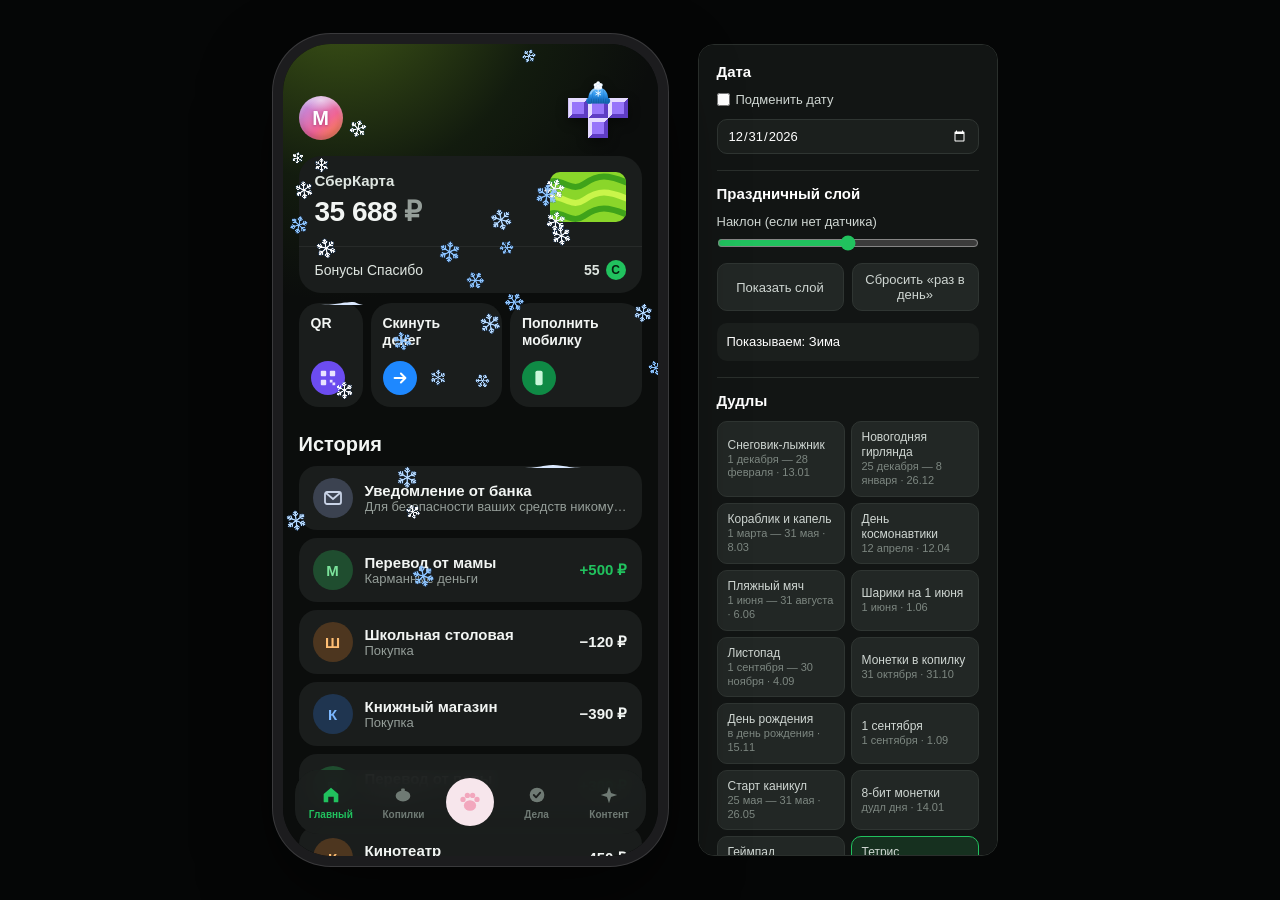
==== commit 55c221aa: "fix(web): убрана фальшивая строка статуса в макете - время, сеть и заряд рисует система, своей строк" ====
--- a/web/index.html
+++ b/web/index.html
@@ -18,13 +18,8 @@
 
     <!-- Главный экран: макет приложения, поверх которого идут эффекты -->
     <main class="screen screen-main" id="screen-main">
-      <div class="statusbar">
-        <span>09:32</span>
-        <span class="sb-icons">
-          <svg width="18" height="12" viewBox="0 0 18 12"><rect x="0" y="8" width="3" height="4" rx="1"/><rect x="5" y="5" width="3" height="7" rx="1"/><rect x="10" y="2" width="3" height="10" rx="1"/><rect x="15" y="0" width="3" height="12" rx="1"/></svg>
-          <svg width="26" height="12" viewBox="0 0 26 12"><rect x=".5" y=".5" width="22" height="11" rx="3" fill="none" stroke="currentColor" opacity=".5"/><rect x="2" y="2" width="16" height="8" rx="2"/><rect x="23.5" y="4" width="2" height="4" rx="1" opacity=".5"/></svg>
-        </span>
-      </div>
+      <!-- Место под системной строкой: там висит гирлянда праздничного слоя -->
+      <div class="statusbar" aria-hidden="true"></div>
 
       <header class="header" data-doodle-dock>
         <button class="avatar" type="button" data-anchor="avatar" aria-label="Профиль" data-toast="Открываем профиль">
@@ -124,9 +119,7 @@
 
     <!-- Экран перевода: критичный, праздничный слой и дудлы здесь запрещены -->
     <section class="screen" id="screen-transfer" hidden>
-      <div class="statusbar">
-        <span>09:32</span>
-      </div>
+      <div class="statusbar" aria-hidden="true"></div>
       <header class="header header--back">
         <button class="back-button" type="button" aria-label="Назад" data-back>
           <svg viewBox="0 0 24 24" width="22" height="22" aria-hidden="true"><path d="M19 11H7.8l4.6-4.6L11 5l-7 7 7 7 1.4-1.4L7.8 13H19v-2Z" fill="currentColor"/></svg>
--- a/web/css/app.css
+++ b/web/css/app.css
@@ -47,10 +47,8 @@
 @media (max-width: 720px) {
   .stage { display: block; padding: 0; }
   .phone { width: 100vw; height: 100vh; height: 100dvh; border-radius: 0; box-shadow: none; }
-  /* На настоящем телефоне время и заряд рисует система: свою строку не показываем,
-     но место оставляем — под системной строкой висит гирлянда праздничного слоя */
+  /* На настоящем телефоне место под системной строкой: там висит гирлянда праздничного слоя */
   .phone .statusbar { height: calc(env(safe-area-inset-top) + 44px); }
-  .phone .statusbar > * { display: none; }
 }
 
 /* ---------- Экраны ---------- */
@@ -71,17 +69,9 @@
 /* Список тянут мышкой на демо: без выделения текста */
 .screen-main { -webkit-user-select: none; user-select: none; }
 
-.statusbar {
-  height: 44px;
-  display: flex;
-  align-items: center;
-  justify-content: space-between;
-  padding: 0 10px;
-  font-size: 15px;
-  font-weight: 600;
-}
-.sb-icons { display: flex; gap: 6px; align-items: center; }
-.sb-icons svg { fill: currentColor; }
+/* Время, сеть и заряд рисует система: своей строки нет, только место под гирлянду */
+.statusbar { height: 44px; }
+.statusbar > * { display: none; }
 
 /* ---------- Главный экран ---------- */
 .header { height: 60px; display: flex; align-items: center; }
@@ -429,7 +419,8 @@
 .doodle-combo-gesture [class^="g-"] { transform-box: fill-box; transform-origin: center; }
 .g-hand { animation: doodle-tap3-hand 1.8s ease-in-out infinite; }
 .g-ripple { opacity: 0; animation: doodle-tap3-ripple 1.8s ease-out infinite; }
-.g-pull { animation: doodle-pull .9s ease-in-out infinite; }
+.g-swipe { animation: doodle-swipe 1.4s ease-in-out infinite; }
+.g-trail { animation: doodle-trail 1.4s ease-in-out infinite; }
 .g-shake { animation: doodle-shake 1.2s ease-in-out infinite; }
 .doodle-combo.is-done { box-shadow: 0 0 0 1px #c3f73a, 0 0 18px rgba(195, 247, 58, .55); }
 .doodle-combo.is-gold { box-shadow: 0 0 0 1px #ffd43b, 0 0 22px rgba(255, 212, 59, .8); }
@@ -457,9 +448,17 @@
   25% { opacity: 1; transform: scale(.5); }
   32%, 100% { opacity: 0; transform: scale(1.6); }
 }
-@keyframes doodle-pull {
-  0%, 100% { transform: translateY(-2px); }
-  50% { transform: translateY(4px); }
+/* Палец ведёт вниз и отрывается, за ним тянется след */
+@keyframes doodle-swipe {
+  0% { transform: translateY(-5px); opacity: 0; }
+  15% { transform: translateY(-5px); opacity: 1; }
+  70% { transform: translateY(5px); opacity: 1; }
+  100% { transform: translateY(6px); opacity: 0; }
+}
+@keyframes doodle-trail {
+  0%, 15% { transform: translateY(-5px); opacity: 0; }
+  70% { transform: translateY(5px); opacity: .6; }
+  100% { transform: translateY(6px); opacity: 0; }
 }
 @keyframes doodle-shake {
   0%, 40%, 100% { transform: rotate(0); }
@@ -474,7 +473,7 @@
 
 @media (prefers-reduced-motion: reduce) {
   .doodle-hint { animation: none; }
-  .doodle-combo, .g-hand, .g-ripple, .g-pull, .g-shake, .doodle-combo.is-done .doodle-combo-dots i { animation: none; }
+  .doodle-combo, .g-hand, .g-ripple, .g-swipe, .g-trail, .g-shake, .doodle-combo.is-done .doodle-combo-dots i { animation: none; }
   .g-ripple { opacity: 1; }
   .doodle-sticker--sketch { filter: drop-shadow(1.5px 0 0 #f4f1e6) drop-shadow(-1.5px 0 0 #f4f1e6); }
 }
@@ -635,12 +634,21 @@
 .doodle-bighint svg { display: block; width: 100%; height: 100%; overflow: visible; }
 .doodle-bighint [class^="g-"] { transform-box: fill-box; transform-origin: center; }
 
-.g-flip { animation: doodle-flip 1.8s ease-in-out infinite; }
+.g-flip { animation: doodle-flip 2.2s ease-in-out infinite; }
 .g-trace { stroke-dasharray: 40; animation: doodle-trace-draw 1.6s ease-in-out infinite; }
+/* Переворот вокруг горизонтальной оси: телефон сжимается, показывает «спину» без экрана и возвращается */
+.g-screen { opacity: .35; animation: doodle-flip-screen 2.2s ease-in-out infinite; }
 @keyframes doodle-flip {
-  0%, 25% { transform: rotate(0); }
-  50%, 75% { transform: rotate(180deg); }
-  100% { transform: rotate(360deg); }
+  0%, 18% { transform: scaleY(1); }
+  36% { transform: scaleY(.06); }
+  50%, 68% { transform: scaleY(-1); }
+  86% { transform: scaleY(.06); }
+  100% { transform: scaleY(1); }
+}
+@keyframes doodle-flip-screen {
+  0%, 35% { opacity: .35; }
+  37%, 85% { opacity: 0; }
+  87%, 100% { opacity: .35; }
 }
 @keyframes doodle-trace-draw {
   0% { stroke-dashoffset: 40; }
@@ -675,66 +683,58 @@
 .doodle-trace-dot { fill: #c3f73a; filter: drop-shadow(0 0 8px #c3f73a); }
 
 @media (prefers-reduced-motion: reduce) {
-  .doodle-peek .doodle-buddy, .doodle-buddy--float, .doodle-buddy--float.is-parked, .doodle-peek.is-out .doodle-buddy, .g-flip, .g-trace { animation: none; }
+  .doodle-peek .doodle-buddy, .doodle-buddy--float, .doodle-buddy--float.is-parked, .doodle-peek.is-out .doodle-buddy, .g-flip, .g-screen, .g-trace { animation: none; }
   .doodle-peek .doodle-buddy { transform: translateY(8%); }
   .doodle-buddy--float { left: 70%; }
 }
 
-/* ---------- Язычок дудла ---------- */
-/* Маленькая капсула справа в шапке: картинка дудла + шкала комбо ●○○ в одном месте.
-   Не закрывает кнопки — аватар и карта остаются приложению. Картинка раз в несколько секунд
-   покачивается, чтобы язычок заметили; во время комбо капсула подсвечена. */
+/* ---------- Стикер дня в шапке ---------- */
+/* Просто стикер справа в шапке, без фона и шкалы: всё время немного двигается, чтобы его заметили.
+   Не закрывает кнопки — аватар и карта остаются приложению. Уровень комбо видно по самому стикеру:
+   каракуля → наклейка → неон (или золото). */
 .doodle-tab {
   position: absolute;
-  top: 50%;
-  right: 0;
+  top: 0;
+  bottom: 0;
+  right: -4px;
   z-index: 4;
   display: flex;
   align-items: center;
-  gap: 8px;
-  height: 36px;
-  padding: 0 10px 0 5px;
-  border-radius: 999px;
-  background: rgba(20, 23, 22, .88);
-  box-shadow: 0 0 0 1px rgba(195, 247, 58, .3), 0 4px 12px rgba(0, 0, 0, .35);
+  /* Невидимые 10 px вокруг стикера: пальцем легче попасть по движущейся цели */
+  padding: 0 10px;
   cursor: pointer;
   pointer-events: auto;
-  transform: translateY(-50%);
-  transition: box-shadow .25s ease, opacity 1s ease;
+  transition: opacity 1s ease;
   -webkit-tap-highlight-color: transparent;
 }
-.doodle-tab:active { transform: translateY(-50%) scale(.96); }
 .doodle-tab .doodle-buddy {
   position: relative;
-  flex: none;
-  filter: drop-shadow(0 2px 3px rgba(0, 0, 0, .4));
-  animation: doodle-tab-nudge 6s ease-in-out infinite;
-}
-.doodle-tab.is-out { box-shadow: 0 0 0 1px rgba(195, 247, 58, .75), 0 0 14px rgba(195, 247, 58, .35); }
-.doodle-tab.is-out .doodle-buddy { animation: none; }
-.doodle-tab:has(.is-done) { box-shadow: 0 0 0 1px #c3f73a, 0 0 18px rgba(195, 247, 58, .55); }
-.doodle-tab:has(.is-gold) { box-shadow: 0 0 0 1px #ffd43b, 0 0 22px rgba(255, 212, 59, .8); }
+  display: block;
+  filter: drop-shadow(0 4px 6px rgba(0, 0, 0, .45));
+  animation: doodle-tab-idle 3.4s ease-in-out infinite;
+}
+.doodle-tab.is-out .doodle-buddy { animation: doodle-tab-play .9s ease-in-out infinite; }
 .doodle-tab.is-leaving { opacity: .35; }
-/* Шкала внутри капсулы: без своего фона и рамки */
-.doodle-combo--inline {
-  position: static;
-  gap: 6px;
-  padding: 0;
-  background: none;
-  box-shadow: none;
-  transform: none;
-  animation: none;
-}
-.doodle-combo--inline.is-done, .doodle-combo--inline.is-gold { box-shadow: none; }
-.doodle-combo--inline .doodle-combo-dots { gap: 4px; }
-.doodle-combo--inline .doodle-combo-dots i { width: 7px; height: 7px; }
-.doodle-combo--inline .doodle-combo-gesture { width: 20px; height: 20px; }
-@keyframes doodle-tab-nudge {
-  0%, 82%, 100% { transform: none; }
-  86% { transform: rotate(-14deg) scale(1.12); }
-  91% { transform: rotate(10deg) scale(1.08); }
-  95% { transform: rotate(-4deg); }
+.doodle-tab.lvl-1 .doodle-buddy-img {
+  filter: drop-shadow(1.5px 0 0 #f4f1e6) drop-shadow(-1.5px 0 0 #f4f1e6) drop-shadow(0 1.5px 0 #f4f1e6) drop-shadow(0 -1.5px 0 #f4f1e6) url(#doodle-boil);
+}
+.doodle-tab.lvl-2 .doodle-buddy-img {
+  filter: drop-shadow(2.5px 0 0 #fff) drop-shadow(-2.5px 0 0 #fff) drop-shadow(0 2.5px 0 #fff) drop-shadow(0 -2.5px 0 #fff);
+}
+.doodle-tab.lvl-3 .doodle-buddy-img { filter: drop-shadow(0 0 4px #c3f73a) drop-shadow(0 0 12px #39ff88) saturate(1.3); }
+.doodle-tab.lvl-3.is-gold .doodle-buddy-img { filter: drop-shadow(0 0 4px #fff3bf) drop-shadow(0 0 12px #ffd43b) sepia(.35) saturate(1.6); }
+/* Покачивается и плавает на месте */
+@keyframes doodle-tab-idle {
+  0%, 100% { transform: translate(0, 0) rotate(-6deg); }
+  25% { transform: translate(-5px, -4px) rotate(4deg); }
+  50% { transform: translate(0, -7px) rotate(8deg); }
+  75% { transform: translate(4px, -2px) rotate(-3deg); }
+}
+/* Во время комбо пульсирует: «я тут, жми ещё» */
+@keyframes doodle-tab-play {
+  0%, 100% { transform: scale(1) rotate(-8deg); }
+  50% { transform: scale(1.14) rotate(8deg); }
 }
 @media (prefers-reduced-motion: reduce) {
-  .doodle-tab .doodle-buddy { animation: none; }
-}
+  .doodle-tab .doodle-buddy, .doodle-tab.is-out .doodle-buddy { animation: none; }
+}
